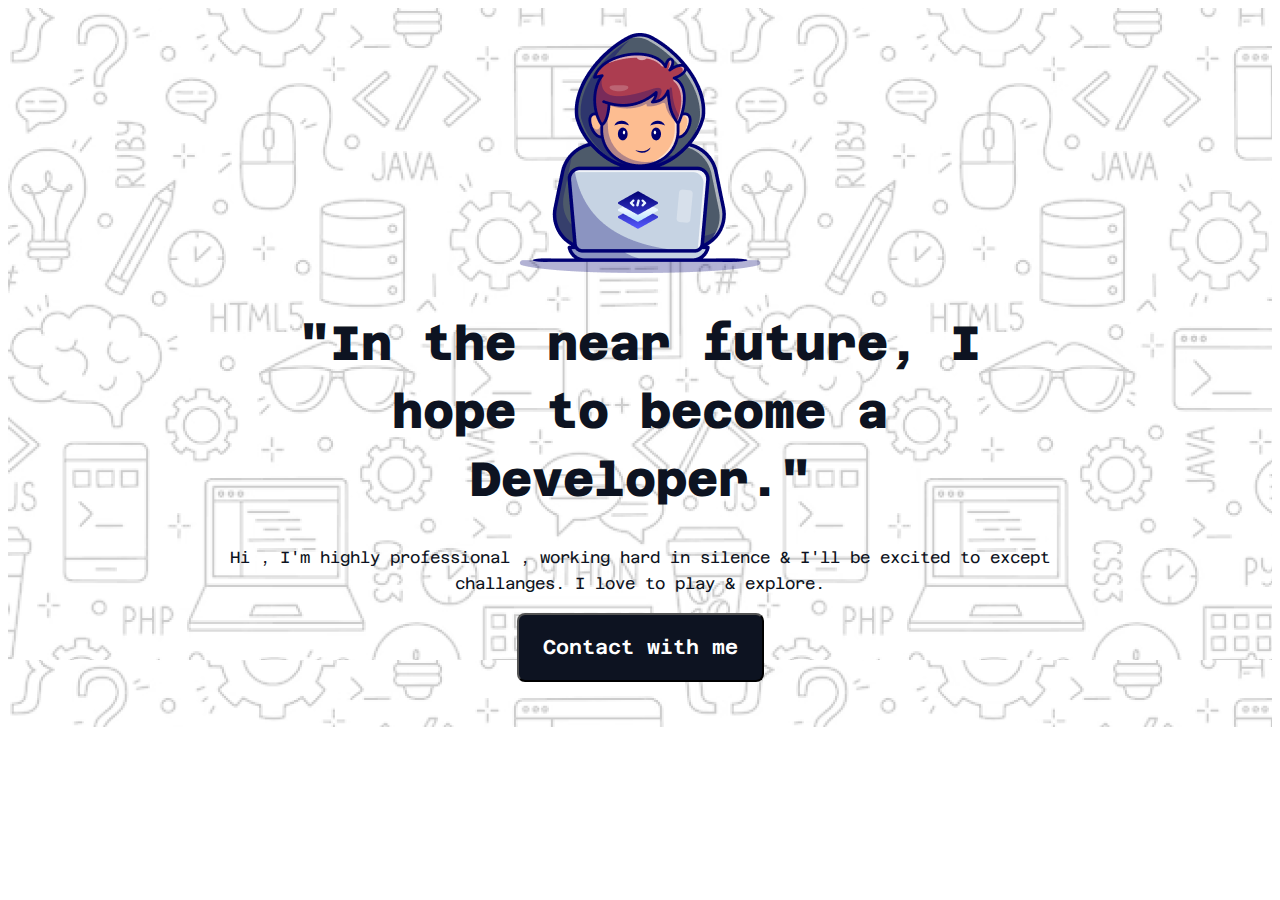
==== index.html @ 98522f8f "Added Header Part" ====
<!DOCTYPE html>
<html lang="en">
<head>
    <meta charset="UTF-8">
    <meta name="viewport" content="width=device-width, initial-scale=1.0">
    <title>ASSIGNMENT-ONE</title>
    <link rel="stylesheet" href="styles/style.css">
</head>
<body>
    <header>
        <section class="banner">
            <div class="container">
                <img src="assets/Group.png" alt="coming-soon">
                <h1 class="banner-title">"In the near future, I hope to become a Developer."</h1>
                <p class="banner-description">Hi , I'm highly professional , working hard in silence & I'll be excited to except challanges. I love to play & explore. </p>
                <button class="contact-btn">Contact with me</button>
            </div>
        </section>
    </header>
    <main>
        
    </main>
    <footer>

    </footer>
</body>
</html>
---- styles/style.css ----
@import url('https://fonts.googleapis.com/css2?family=Azeret+Mono:ital,wght@0,100..900;1,100..900&display=swap');


/* header-part starts here */
.banner{
    background-image: url('../assets/Hero-bg.png');
    display: flex;
    justify-content: center;
    align-items: center;
    padding: 25px 220px 45px 220px;
}
.container{
    width: 998px;   
    justify-content: center;
    text-align: center;
}
.banner-title{
    color: rgb(13, 19, 33);
    font-family: Azeret Mono;
    font-size: 48px;
    font-weight: 800;
    line-height: 68px;
    text-align: center;
}
.banner-description{
    color: rgb(13, 19, 33);
    font-family: Azeret Mono;
    font-size: 16px;
    font-weight: 400;
    line-height: 26px;
    text-align: center;
}
.contact-btn{
    border-radius: 8px;
    color: rgb(255, 255, 255);
    background: rgb(13, 19, 33);
    padding: 21px 24px 21px 24px;
    color: rgb(255, 255, 255);
    font-family: Azeret Mono;
    font-size: 20px;
    font-weight: 600;
    line-height: 23px;
    text-align: center;
}
/* header part end here */

/* main part starts here */
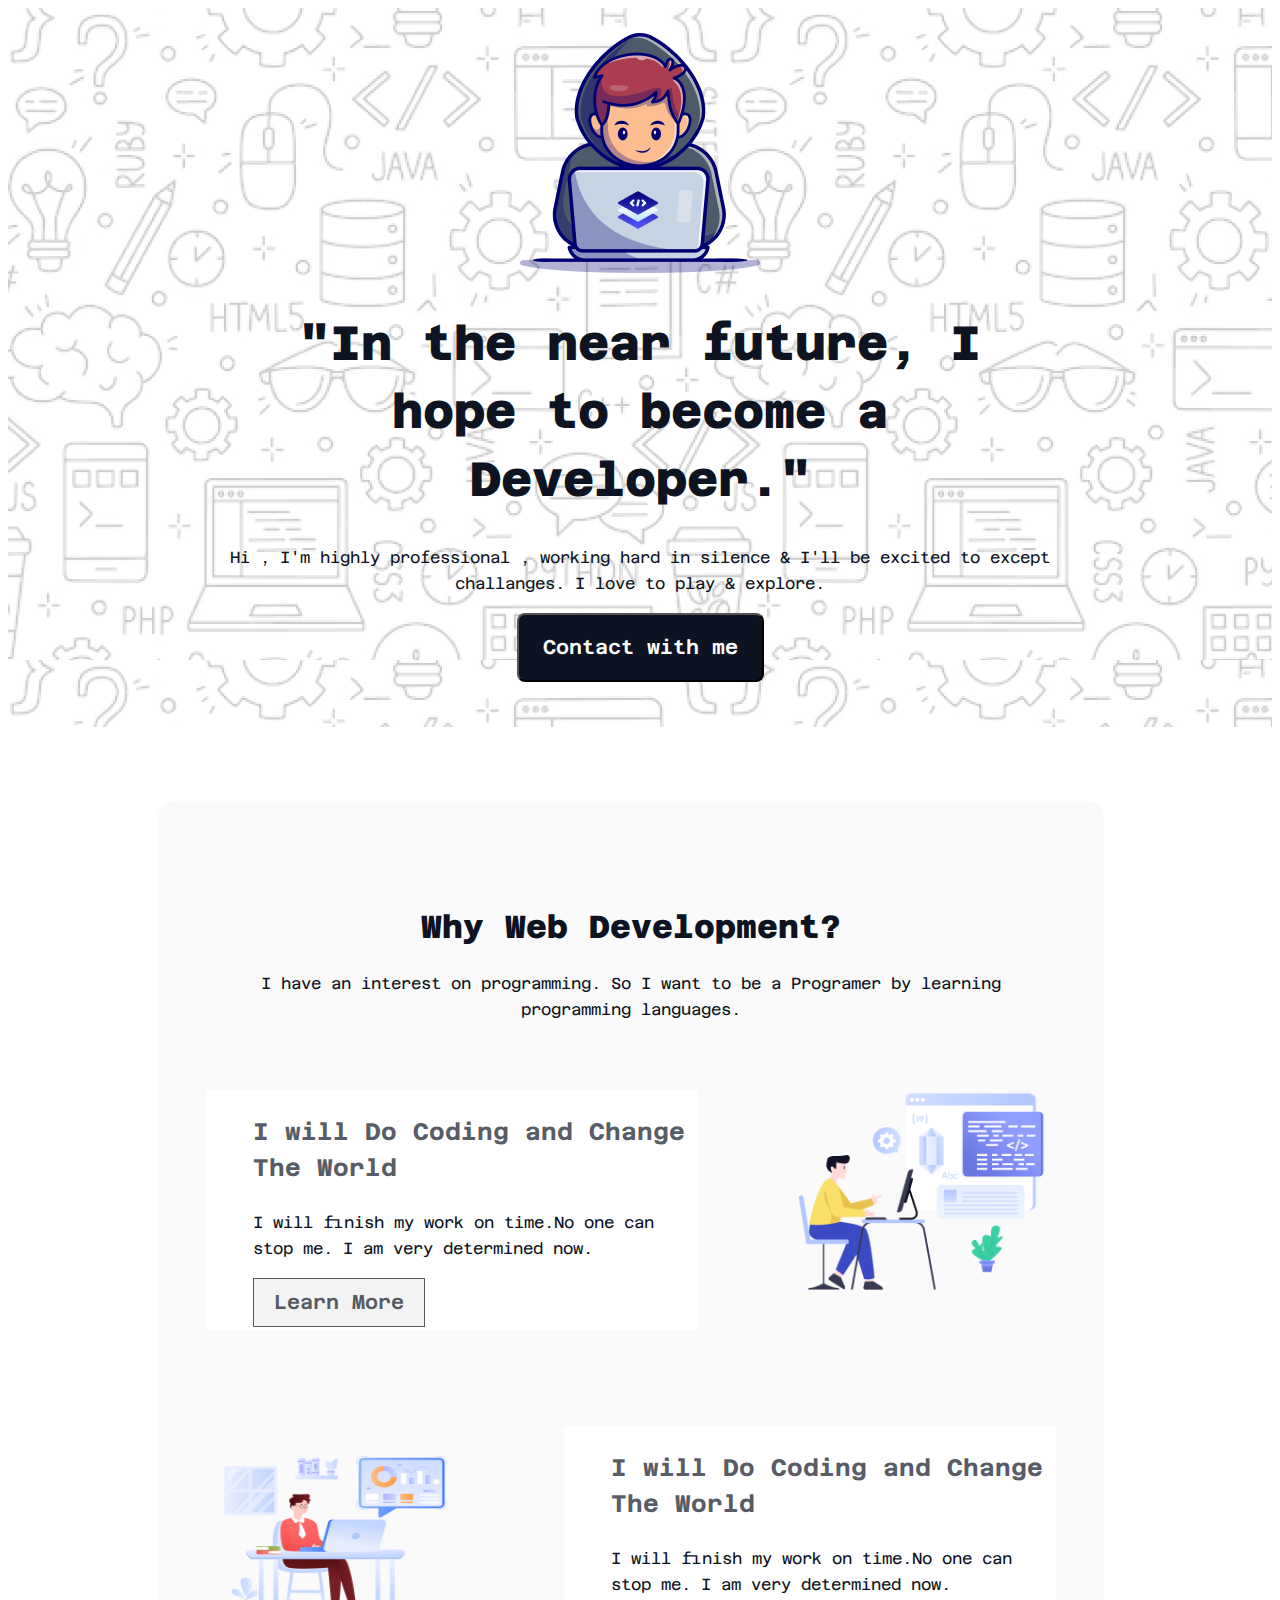
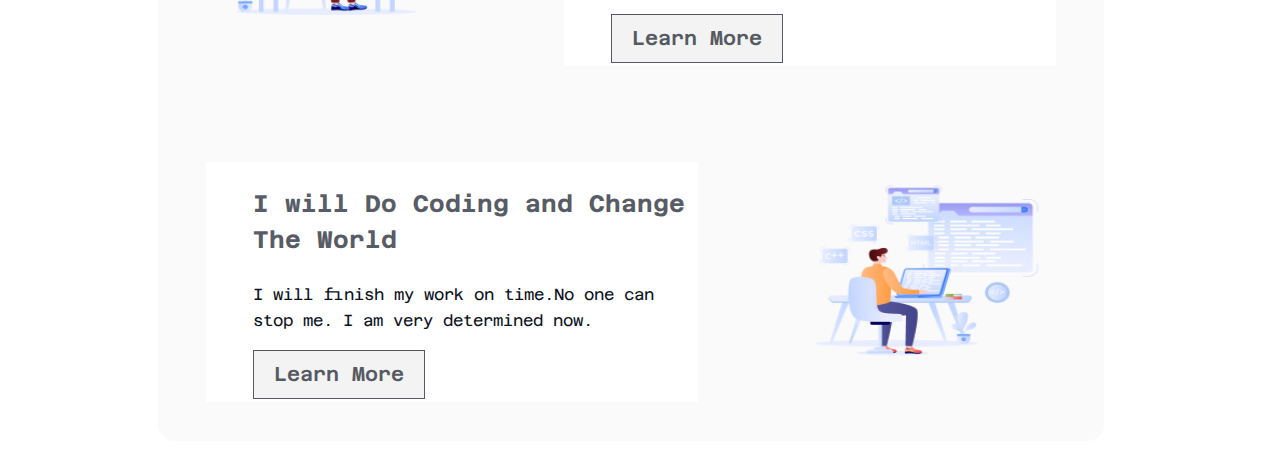
==== commit bd8106f5: "Added development section" ====
--- a/index.html
+++ b/index.html
@@ -17,8 +17,52 @@
             </div>
         </section>
     </header>
-    <main>
-        
+    <main class="main-section create-margin">
+        <!-- Why web development section start here -->
+        <section class="development">
+            <section class="development-container">
+                <div class="why-development">
+                    <h2 class="develop-title">Why Web Development?</h2>
+                    <p class="develop-subtitle">I have an interest on programming. So I want to be a Programer by learning programming languages.</p>
+                </div>
+                <div class="work-hard">
+                    <div class="work">
+                        <h3 class="work-title">I will Do Coding and Change The World</h3>
+                        <p class="work-subtitle">I will finish my work on time.No one can stop me. I am very determined now.</p>
+                        <button class="work-btn">Learn More</button>
+                    </div>
+                    <div class="work-img">
+                        <img width="259px" height="217px" src="assets/Layer_1.png" alt="coming-soon">
+                    </div>
+                </div>
+                <div class="work-hard">                   
+                    <div class="work-img">
+                        <img width="259px" height="217px" src="assets/Group 3.png" alt="coming-soon">
+                    </div>
+                    <div class="work">
+                        <h3 class="work-title">I will Do Coding and Change The World</h3>
+                        <p class="work-subtitle">I will finish my work on time.No one can stop me. I am very determined now.</p>
+                        <button class="work-btn">Learn More</button>
+                    </div>
+                </div>
+                <div class="work-hard">
+                    <div class="work">
+                        <h3 class="work-title">I will Do Coding and Change The World</h3>
+                        <p class="work-subtitle">I will finish my work on time.No one can stop me. I am very determined now.</p>
+                        <button class="work-btn">Learn More</button>
+                    </div>
+                    <div class="work-img">
+                        <img width="259px" height="217px" src="assets/Group 4.png" alt="coming-soon">
+                    </div>
+                </div>
+            </section>
+        </section>
+        <!-- Why web development section end here -->
+        <!-- Inspiration section starts here -->
+        <sec class="inspiration">
+            
+        </sec>
+        <!-- Inspiration section starts here -->
     </main>
     <footer>
 
--- a/styles/style.css
+++ b/styles/style.css
@@ -1,6 +1,10 @@
 @import url('https://fonts.googleapis.com/css2?family=Azeret+Mono:ital,wght@0,100..900;1,100..900&display=swap');
 
-
+/* common style for main-section */
+.create-margin{
+    margin-left: 150px;
+    margin-right: 150px;
+}
 /* header-part starts here */
 .banner{
     background-image: url('../assets/Hero-bg.png');
@@ -45,3 +49,81 @@
 /* header part end here */
 
 /* main part starts here */
+
+/* Why web development section start here */
+.development{
+    width: 946px;
+    height: 1240px;
+    border-radius: 16px;
+    background: rgba(13, 19, 33, 0.02);
+    margin-top: 74px;
+}
+
+.why-development{
+    padding: 80px 48px 48px;
+    width: 850px;
+    height: 113px;
+}
+.develop-title{
+    color: rgb(13, 19, 33);
+    font-family: Azeret Mono;
+    font-size: 32px;
+    font-weight: 800;
+    line-height: 37px;
+    letter-spacing: 0%;
+    text-align: center;
+}
+.develop-subtitle{
+    color: rgb(13, 19, 33);
+    font-family: Azeret Mono;
+    font-size: 16px;
+    font-weight: 400;
+    line-height: 26px;
+    letter-spacing: 0%;
+    text-align: center;
+}
+.work{
+    width: 477px;
+    height: auto;
+    padding-left: 47px;
+    background-color:white ;
+}
+.work-hard{
+    width: 850px;
+    height: 240px;
+    display: flex;
+    padding: 48px;
+    gap: 99px;
+}
+.work-title{
+    color: rgba(13, 19, 33, 0.7);
+    font-family: Azeret Mono;
+    font-size: 24px;
+    font-weight: 700;
+    line-height: 36px;
+    letter-spacing: 0%;
+    text-align: left;
+}
+.work-subtitle{
+    color: rgb(13, 19, 33);
+    font-family: Azeret Mono;
+    font-size: 16px;
+    font-weight: 400;
+    line-height: 26px;
+    letter-spacing: 0%;
+    text-align: left;
+}
+.work-btn{
+    color: rgb(13, 19, 33);
+    font-family: Azeret Mono;
+    font-size: 20px;
+    font-weight: 600;
+    line-height: 23px;
+    letter-spacing: 0%;
+    text-align: center;
+    box-sizing: border-box;
+    border: 1px solid rgb(13, 19, 33);
+    opacity: 0.7;
+    padding: 12px 20px 12px 20px;
+}
+/* Why web development section end here */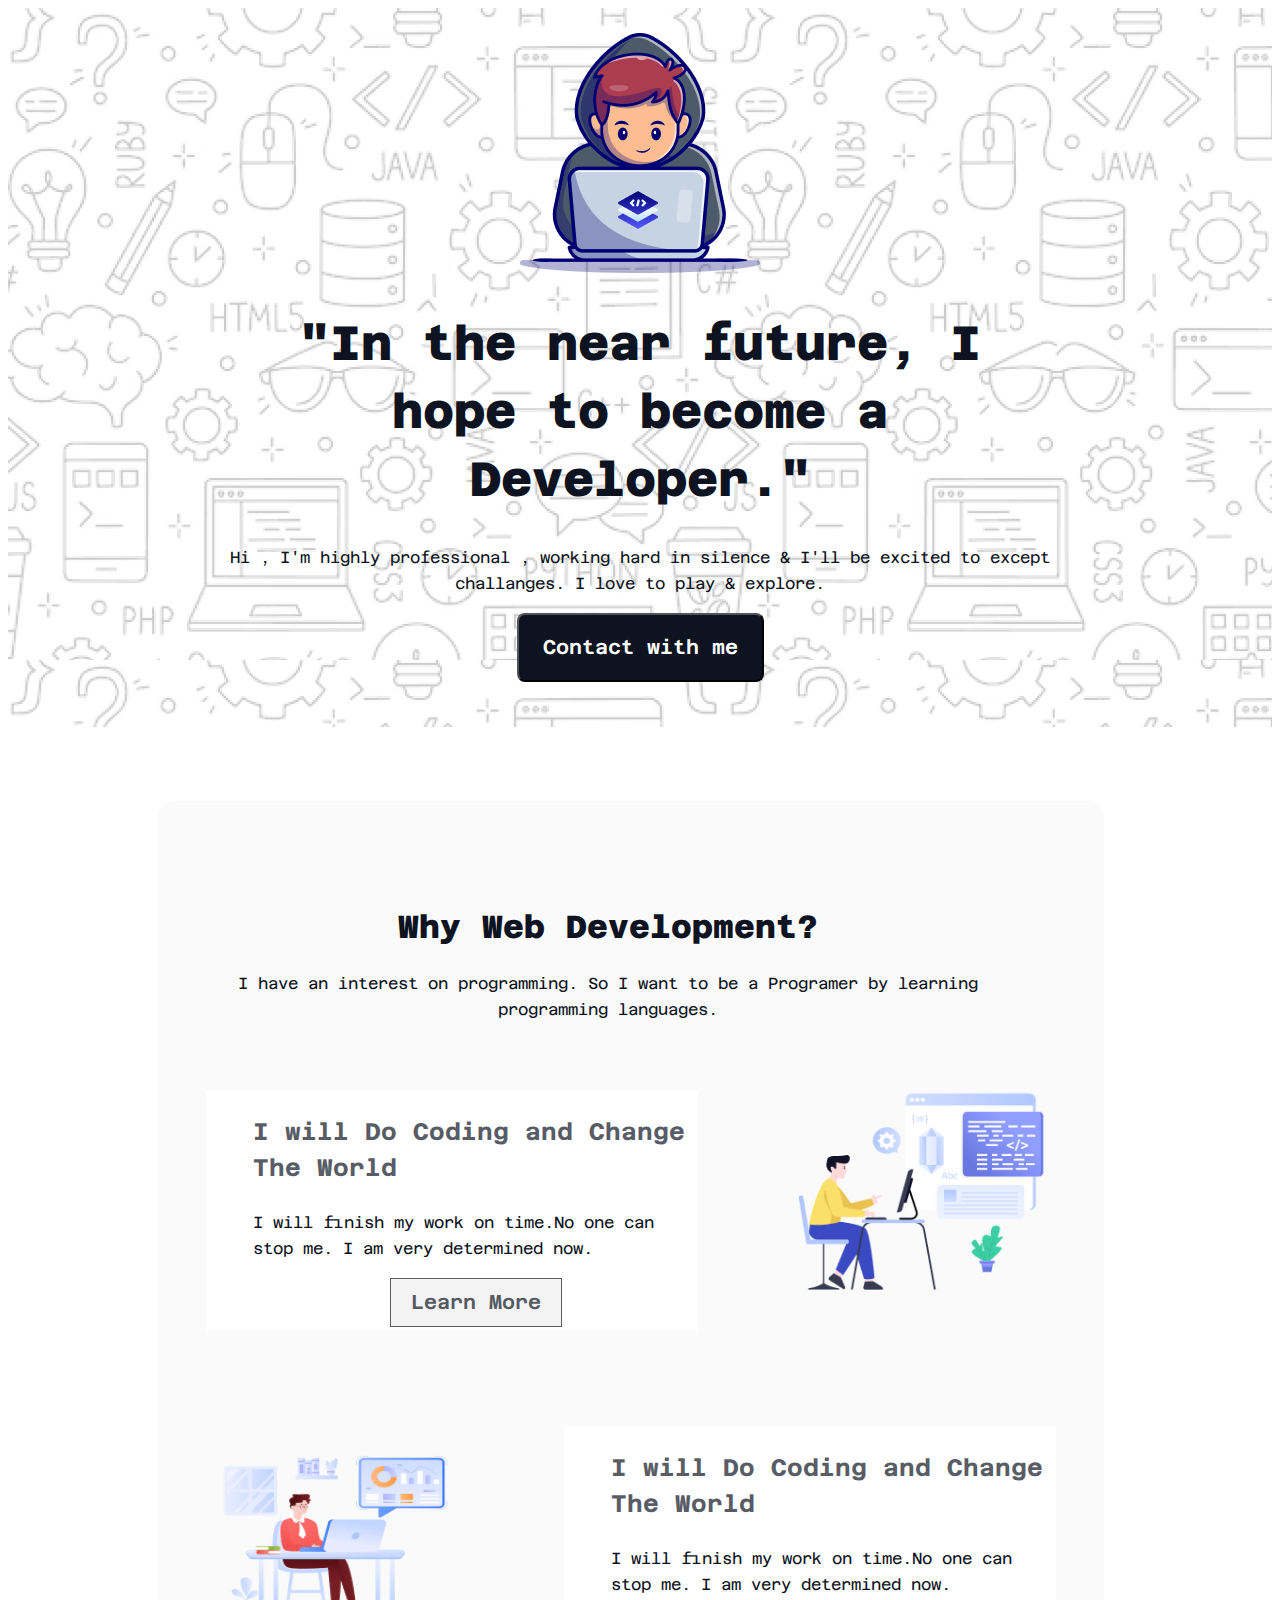
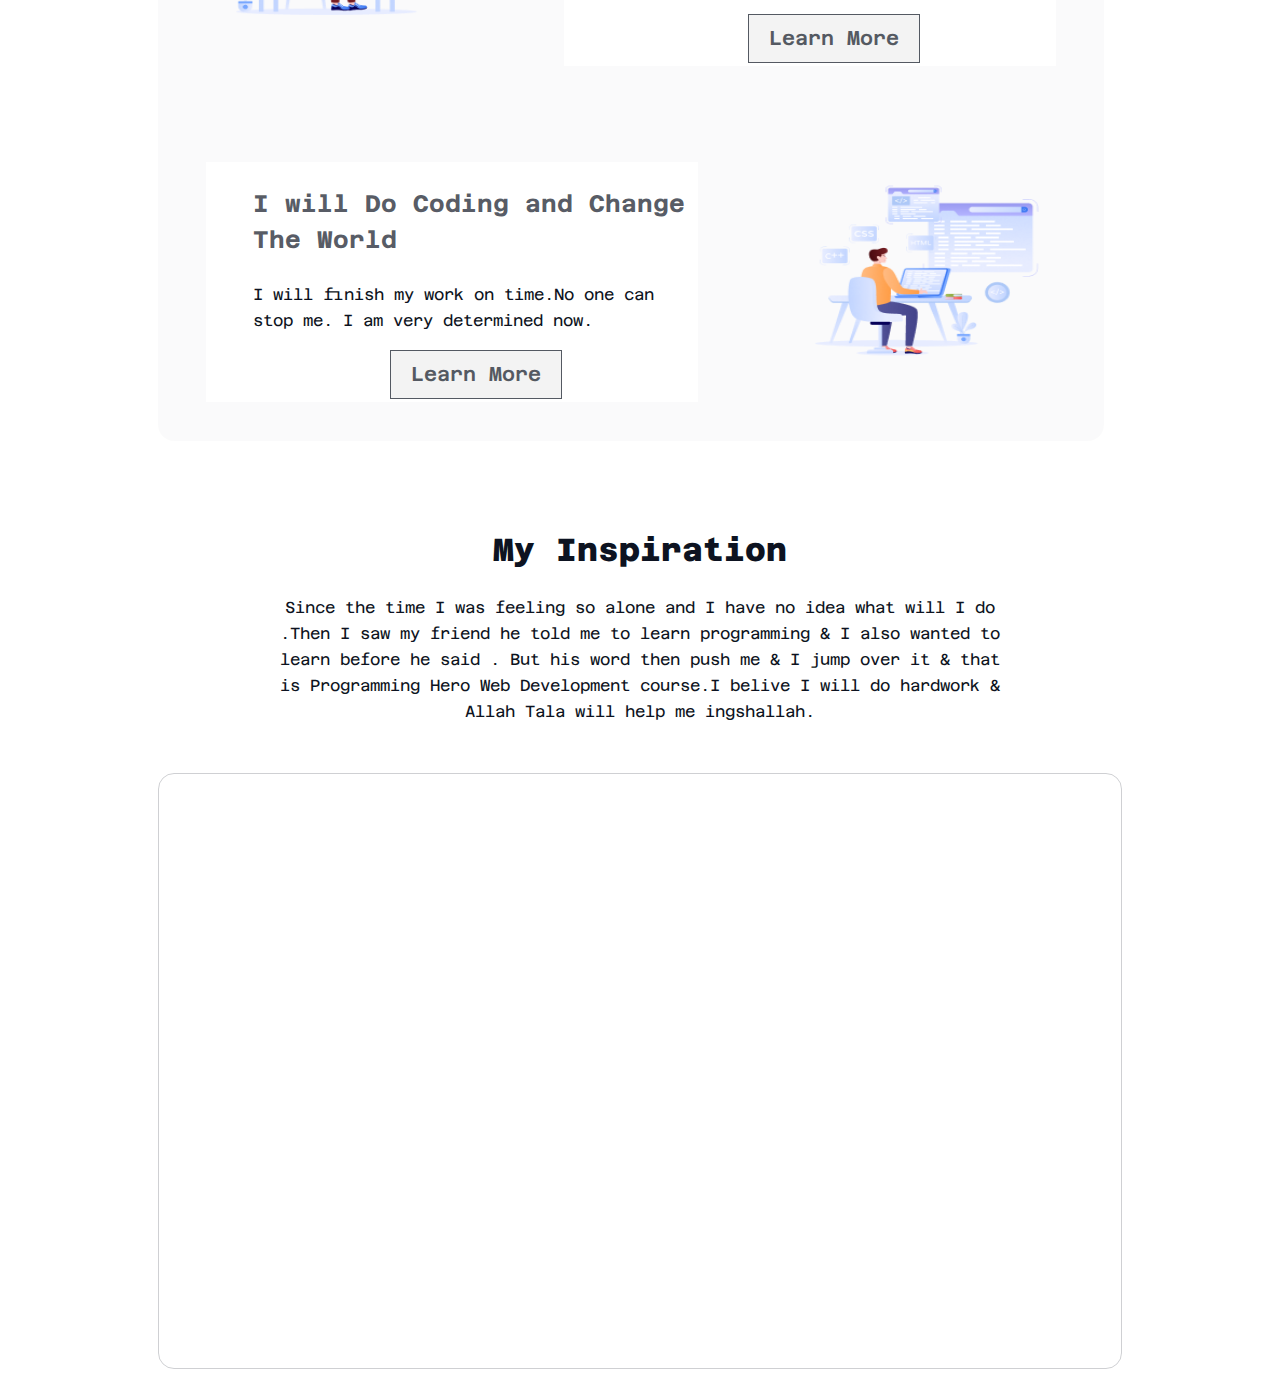
==== commit a3821155: "Added the inspiration section" ====
--- a/index.html
+++ b/index.html
@@ -59,9 +59,15 @@
         </section>
         <!-- Why web development section end here -->
         <!-- Inspiration section starts here -->
-        <sec class="inspiration">
-            
-        </sec>
+        <section class="Inspiration">
+            <div class="Inspiration-heading">
+                <h2 class="inspiration-title">My Inspiration</h2>
+                <p class="inspiration-subtitle">Since the time I was feeling so alone and I have no idea what will I do .Then I saw my friend he told  me to learn programming & I also wanted to learn before he said . But his word then push me & I jump over it & that is Programming Hero Web Development course.I belive I will do hardwork & Allah Tala will help me ingshallah.</p>
+            </div>
+            <div class="inspiration-img">
+                <iframe width="900" height="550" src="https://www.youtube.com/embed/JUwePydwbUI?si=BjcqGMa0Hs4DdWGj" title="YouTube video player" frameborder="0" allow="accelerometer; autoplay; clipboard-write; encrypted-media; gyroscope; picture-in-picture; web-share" referrerpolicy="strict-origin-when-cross-origin" allowfullscreen></iframe>
+            </div>
+        </section>
         <!-- Inspiration section starts here -->
     </main>
     <footer>
--- a/styles/style.css
+++ b/styles/style.css
@@ -49,6 +49,9 @@
 /* header part end here */
 
 /* main part starts here */
+.main-section{
+    
+}
 
 /* Why web development section start here */
 .development{
@@ -57,12 +60,16 @@
     border-radius: 16px;
     background: rgba(13, 19, 33, 0.02);
     margin-top: 74px;
+    justify-content: center;
+    align-items: center;
+    text-align: center;
 }
 
 .why-development{
-    padding: 80px 48px 48px;
-    width: 850px;
+    padding: 80px 48px 48px 75px;
+    width: 750px;
     height: 113px;
+    
 }
 .develop-title{
     color: rgb(13, 19, 33);
@@ -126,4 +133,41 @@
     opacity: 0.7;
     padding: 12px 20px 12px 20px;
 }
-/* Why web development section end here */+/* Why web development section end here */
+
+/* Inspiration section starts here */
+.Inspiration{
+    margin-top: 90px;
+}
+.Inspiration-heading{
+    padding: 0 114px;
+    justify-content: center;
+    text-align: center;
+    margin-bottom: 48px;
+}
+.inspiration-title{
+    color: rgb(13, 19, 33);
+    font-family: Azeret Mono;
+    font-size: 32px;
+    font-weight: 800;
+    line-height: 37px;
+    letter-spacing: 0%;
+    text-align: center;
+}
+.inspiration-subtitle{
+    color: rgb(13, 19, 33);
+    font-family: Azeret Mono;
+    font-size: 16px;
+    font-weight: 400;
+    line-height: 26px;
+    letter-spacing: 0%;
+    text-align: center;
+}
+.inspiration-img{
+    padding: 20px;
+    box-sizing: border-box;
+    border: 1px solid rgba(13, 19, 33, 0.2);
+    border-radius: 16px;
+}
+/* Inspiration section end here */
+
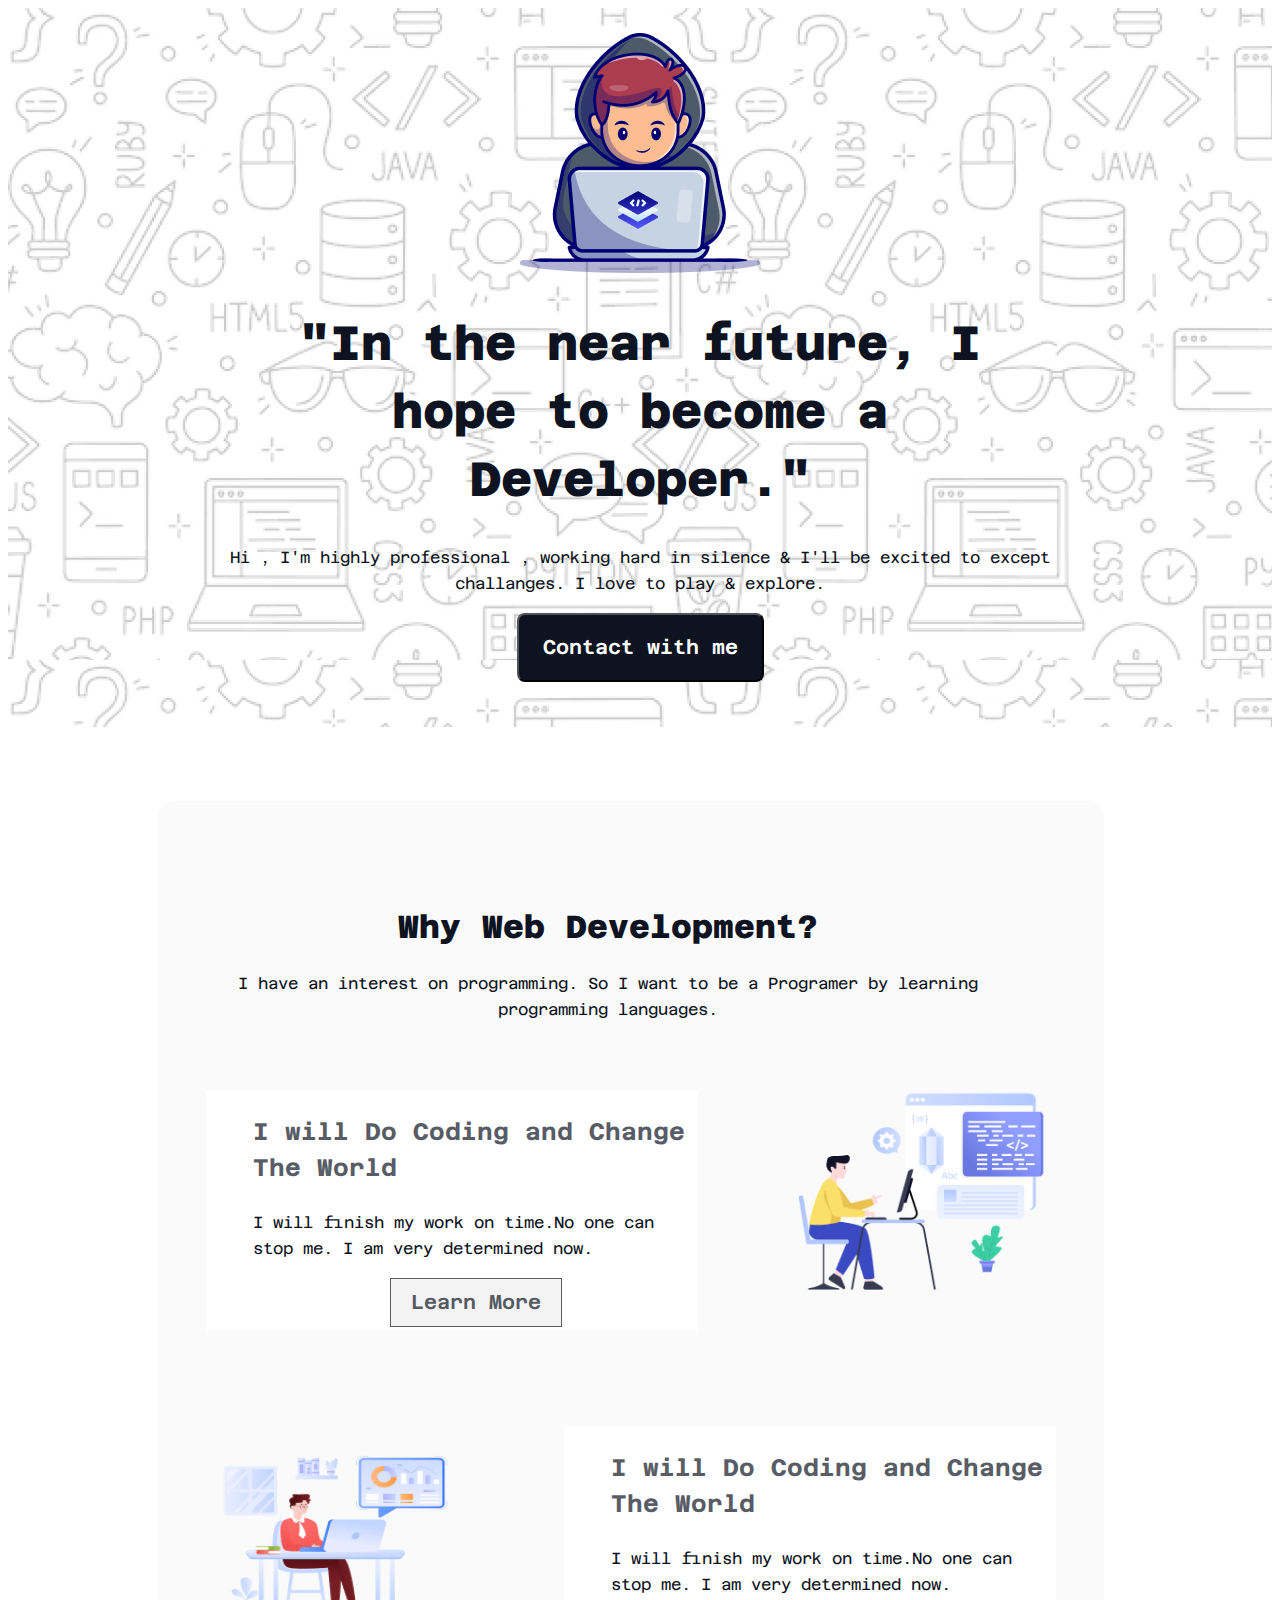
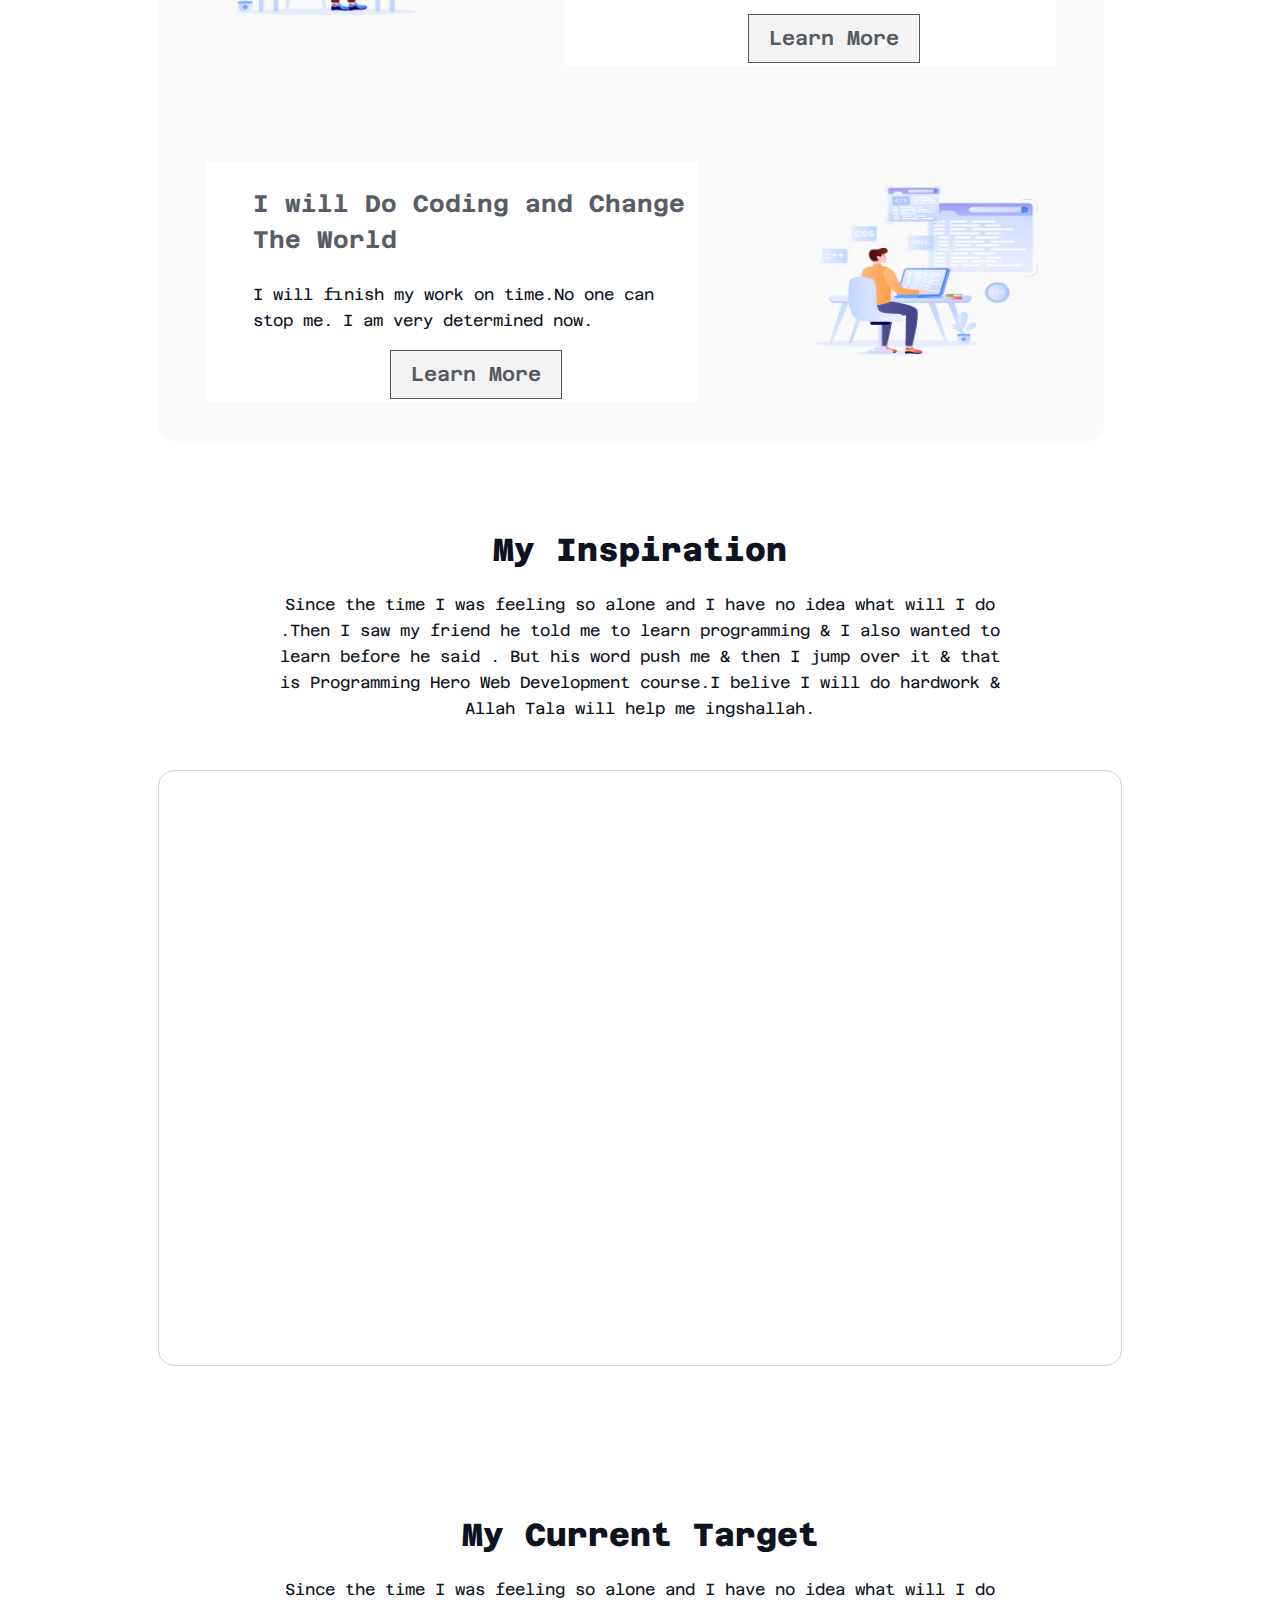
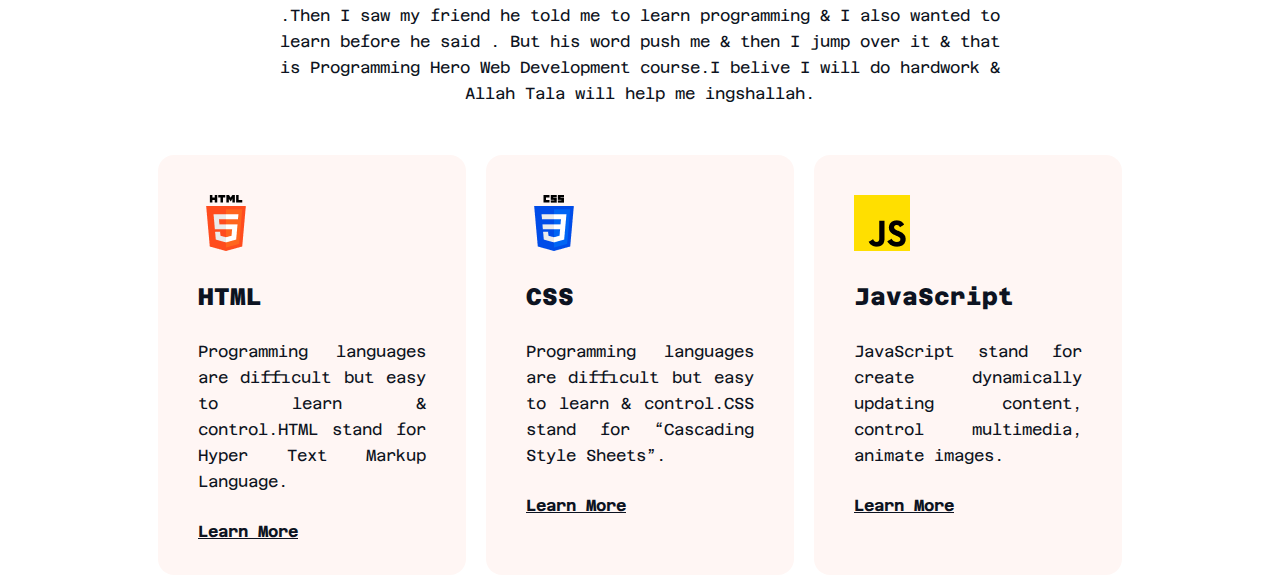
==== commit a65566f3: "Added The Target Section" ====
--- a/index.html
+++ b/index.html
@@ -58,17 +58,47 @@
             </section>
         </section>
         <!-- Why web development section end here -->
+
         <!-- Inspiration section starts here -->
         <section class="Inspiration">
             <div class="Inspiration-heading">
                 <h2 class="inspiration-title">My Inspiration</h2>
-                <p class="inspiration-subtitle">Since the time I was feeling so alone and I have no idea what will I do .Then I saw my friend he told  me to learn programming & I also wanted to learn before he said . But his word then push me & I jump over it & that is Programming Hero Web Development course.I belive I will do hardwork & Allah Tala will help me ingshallah.</p>
+                <p class="inspiration-subtitle">Since the time I was feeling so alone and I have no idea what will I do .Then I saw my friend he told  me to learn programming & I also wanted to learn before he said . But his word  push me & then I jump over it & that is Programming Hero Web Development course.I belive I will do hardwork & Allah Tala will help me ingshallah.</p>
             </div>
             <div class="inspiration-img">
                 <iframe width="900" height="550" src="https://www.youtube.com/embed/JUwePydwbUI?si=BjcqGMa0Hs4DdWGj" title="YouTube video player" frameborder="0" allow="accelerometer; autoplay; clipboard-write; encrypted-media; gyroscope; picture-in-picture; web-share" referrerpolicy="strict-origin-when-cross-origin" allowfullscreen></iframe>
             </div>
         </section>
-        <!-- Inspiration section starts here -->
+        <!-- Inspiration section end here -->
+
+        <!-- Target section starts here -->
+         <section class="target">
+            <div class="Inspiration-heading">
+                <h2 class="inspiration-title">My Current Target</h2>
+                <p class="inspiration-subtitle">Since the time I was feeling so alone and I have no idea what will I do .Then I saw my friend he told  me to learn programming & I also wanted to learn before he said . But his word  push me & then I jump over it & that is Programming Hero Web Development course.I belive I will do hardwork & Allah Tala will help me ingshallah.</p>
+            </div>
+            <div class="card-container">
+                <div class="card-box">
+                    <img src="assets/html.png" alt="coming-soon">
+                    <h3 class="languages">HTML</h3>
+                    <p class="card-description">Programming languages are difficult but easy to learn & control.HTML stand for Hyper Text Markup Language.</p>
+                    <h5 class="learn-more">Learn More</h5>
+                </div>
+                <div class="card-box">
+                    <img src="assets/css.png" alt="coming-soon">
+                    <h3 class="languages">CSS</h3>
+                    <p class="card-description">Programming languages are difficult but easy to learn & control.CSS stand for “Cascading Style Sheets”.</p>
+                    <h5 class="learn-more">Learn More</h5>
+                </div>
+                <div class="card-box">
+                    <img src="assets/js.png" alt="coming-soon">
+                    <h3 class="languages">JavaScript</h3>
+                    <p class="card-description">JavaScript stand for create dynamically updating content, control multimedia, animate images.</p>
+                    <h5 class="learn-more">Learn More</h5>
+                </div>
+            </div>
+         </section>
+        <!-- Target section end here -->
     </main>
     <footer>
 
--- a/styles/style.css
+++ b/styles/style.css
@@ -153,6 +153,7 @@
     line-height: 37px;
     letter-spacing: 0%;
     text-align: center;
+    margin-bottom: 24px;
 }
 .inspiration-subtitle{
     color: rgb(13, 19, 33);
@@ -169,5 +170,50 @@
     border: 1px solid rgba(13, 19, 33, 0.2);
     border-radius: 16px;
 }
+
 /* Inspiration section end here */
-
+/* Target section starts here */
+.target{
+    margin-top: 150px;
+}
+.card-container{
+    display: flex;
+    gap: 20px;
+    margin-top: 48px;
+}
+.card-box{
+    width: 284px;
+    height: 340px;
+    padding: 40px;
+    border-radius: 16px;
+    background: rgba(255, 76, 30, 0.05);
+}
+.languages{
+    color: rgb(13, 19, 33);
+    font-family: Azeret Mono;
+    font-size: 24px;
+    font-weight: 800;
+    line-height: 36px;
+    letter-spacing: 0%;
+    text-align: left;
+}
+.card-description{
+    color: rgb(13, 19, 33);
+    font-family: Azeret Mono;
+    font-size: 16px;
+    font-weight: 400;
+    line-height: 26px;
+    letter-spacing: 0%;
+    text-align: justify;
+}
+.learn-more{
+    color: rgb(13, 19, 33);
+    font-family: Azeret Mono;
+    font-size: 16px;
+    font-weight: 700;
+    line-height: 19px;
+    letter-spacing: 0%;
+    text-align: left;
+    text-decoration-line: underline;
+}
+/* Target section end here */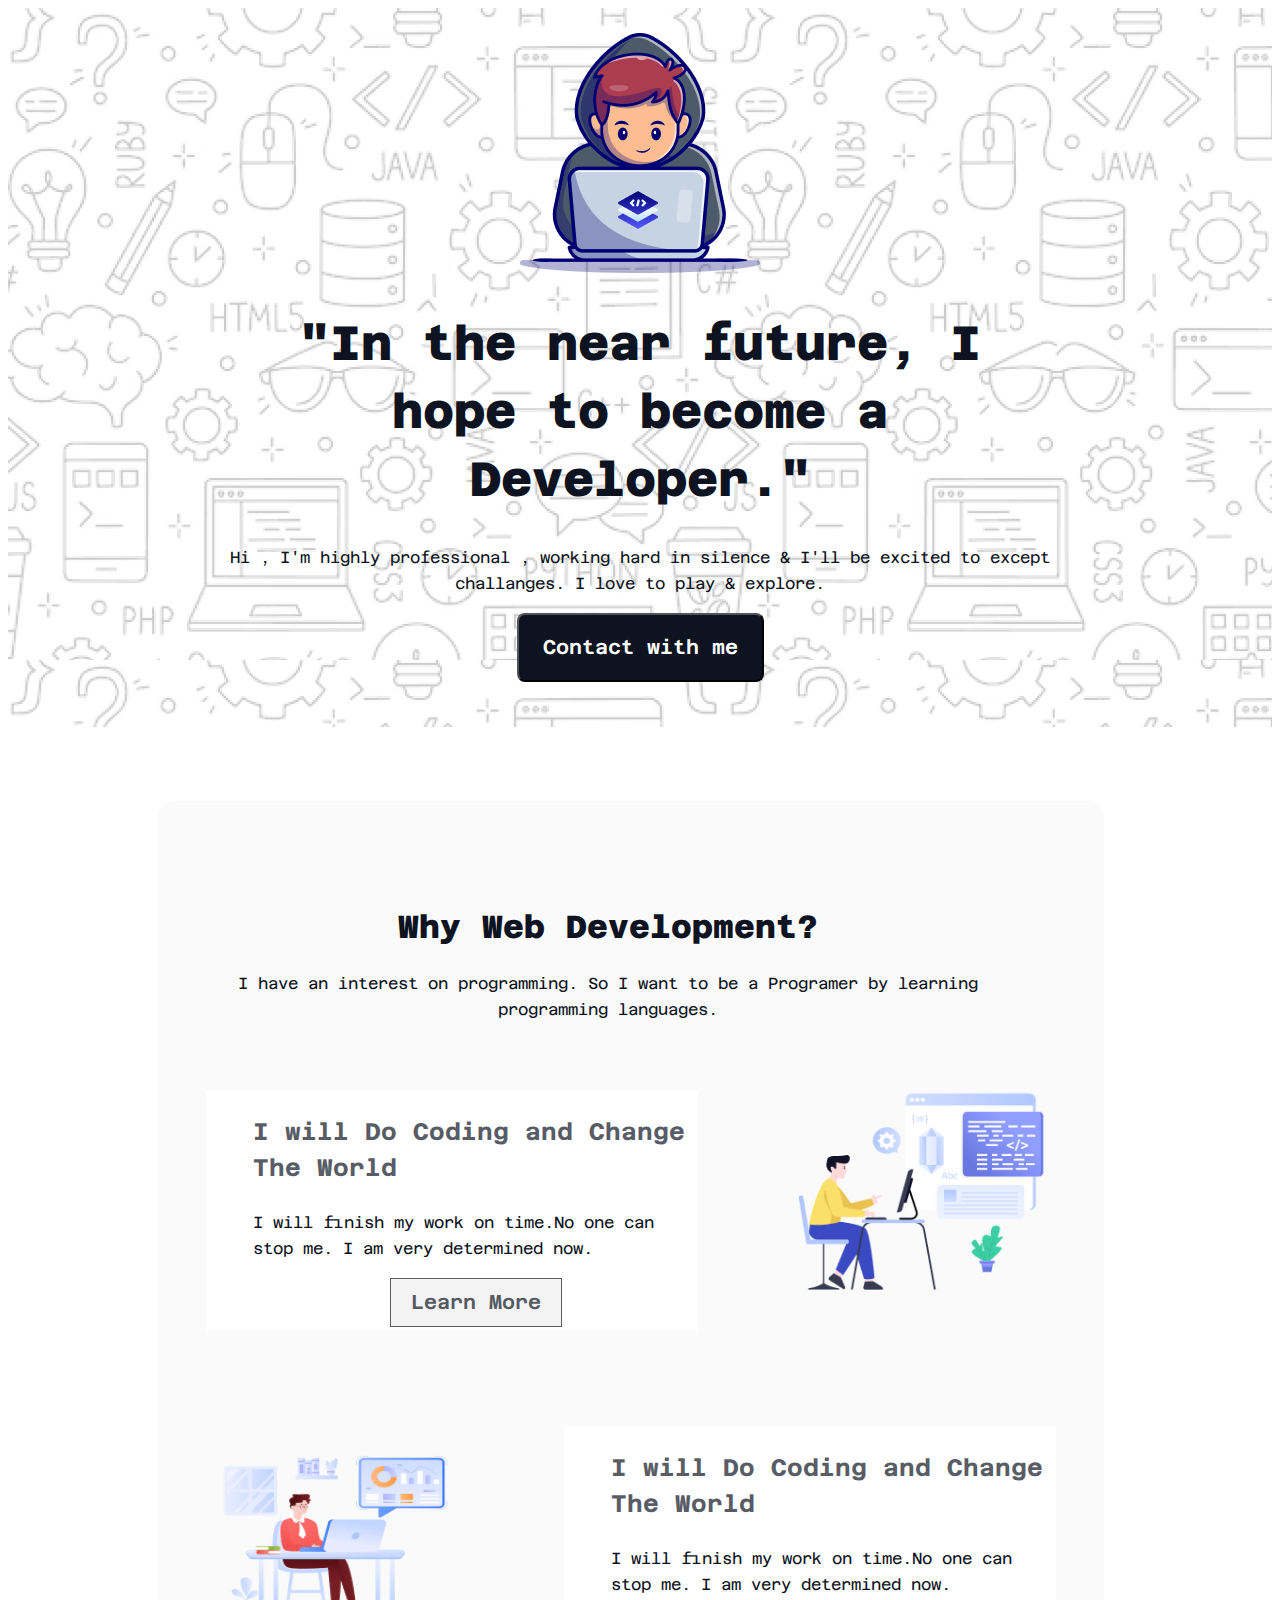
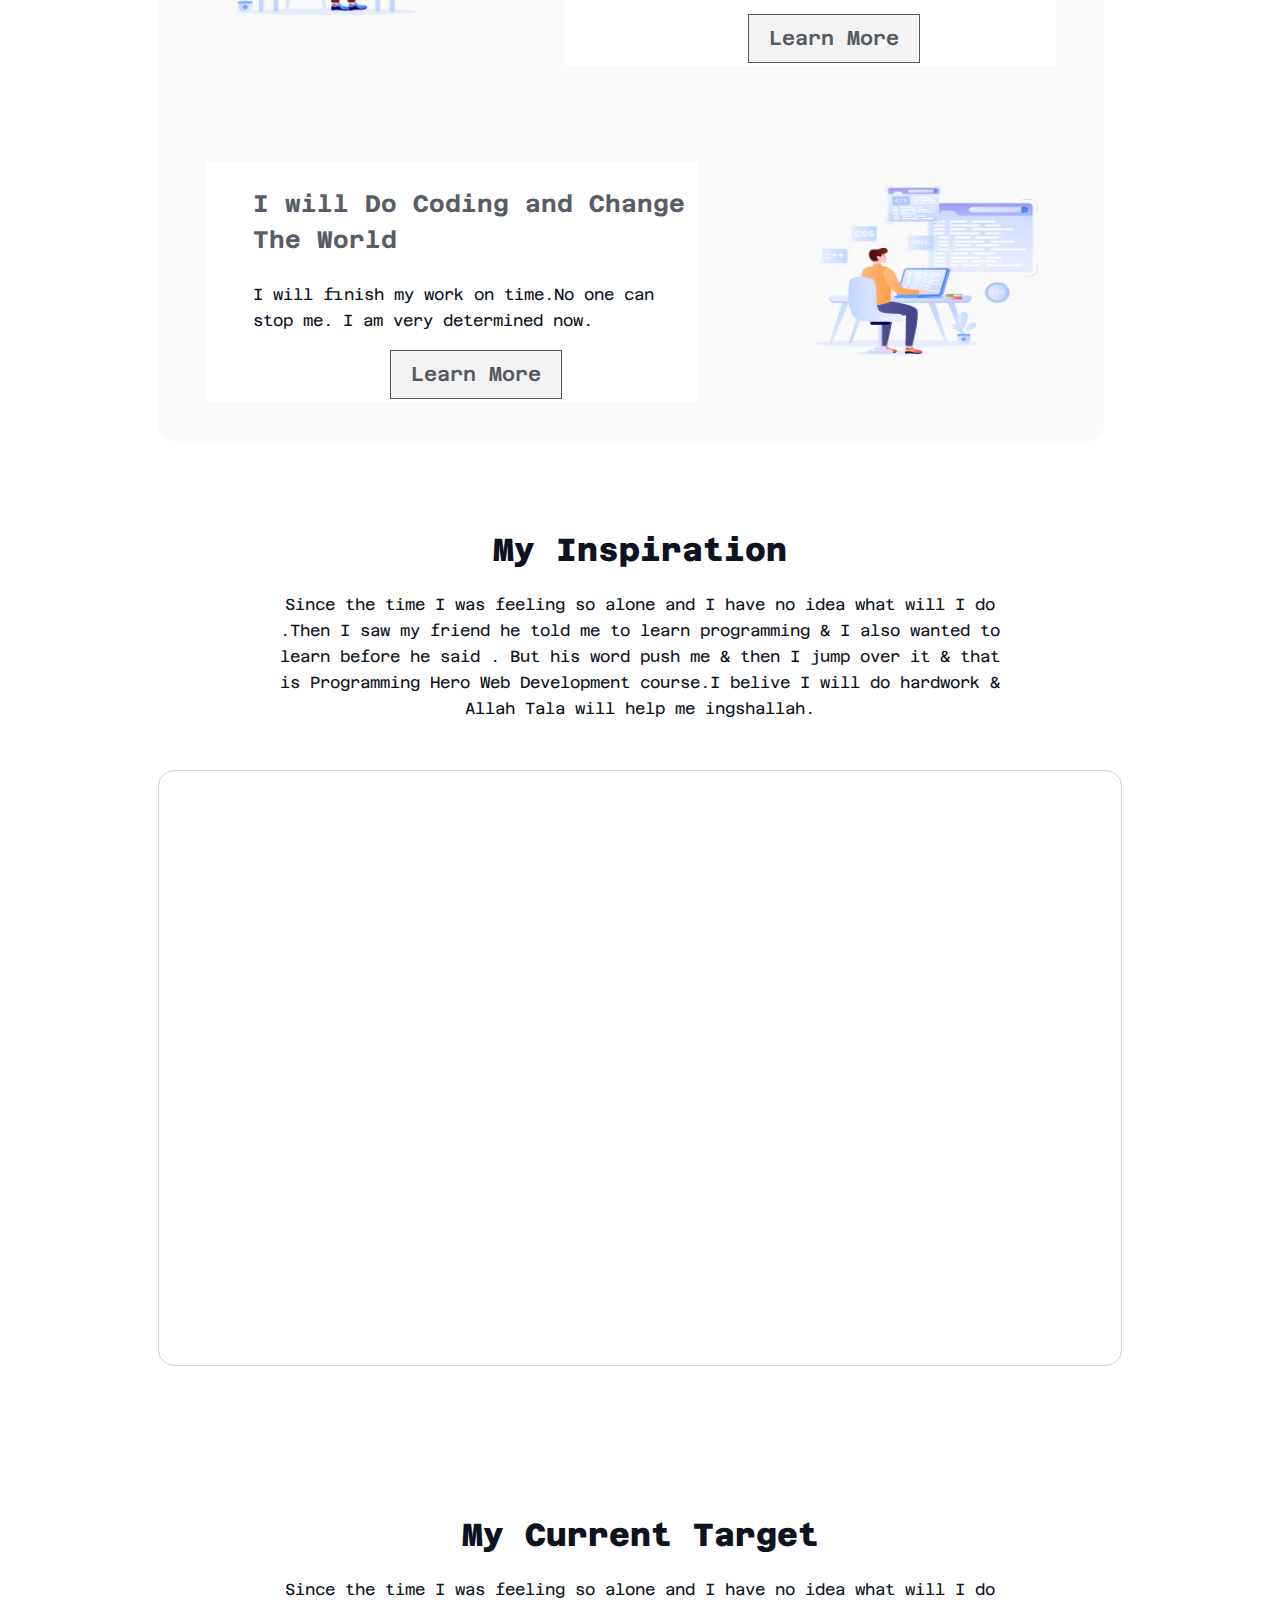
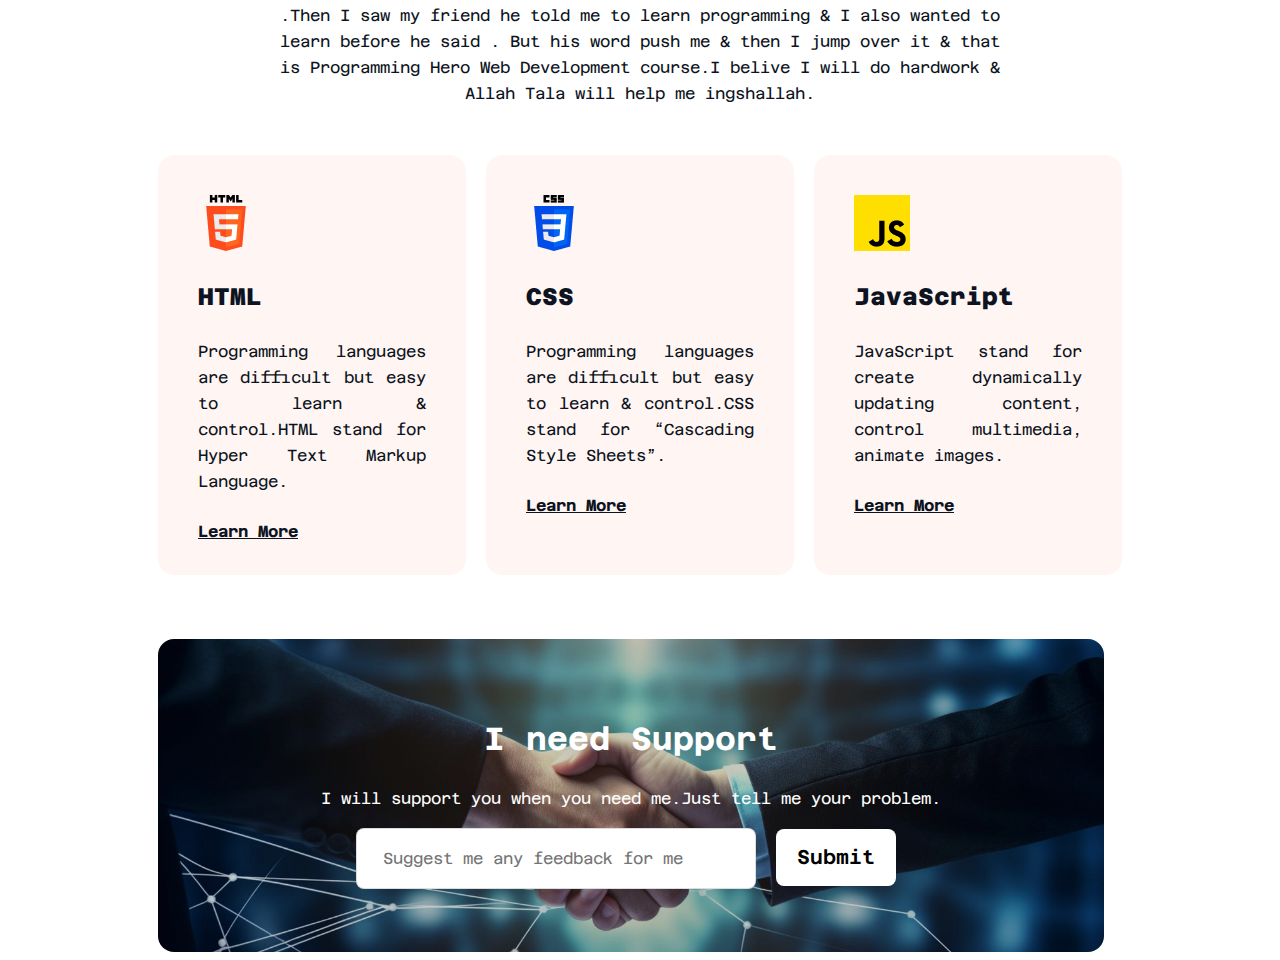
==== commit 8f92fc17: "Added Hand-Shake Section" ====
--- a/index.html
+++ b/index.html
@@ -99,6 +99,19 @@
             </div>
          </section>
         <!-- Target section end here -->
+
+        <!-- Hand-shake section starts here -->
+         <section class="hand-shake">
+            <div class="support">
+                <div class="support-content">
+                    <h3 class="support-title">I need Support</h3>
+                    <p class="support-subtitle">I will support you when you need me.Just tell me your problem.</p>
+                </div>
+                <input class="sujjest-me" type="text" placeholder="Suggest me any feedback for me" name="" id="" >
+                <button class="btn-submit" type="submit">Submit</button>
+            </div>
+         </section>
+         <!-- Hand-shake section end here -->
     </main>
     <footer>
 
--- a/styles/style.css
+++ b/styles/style.css
@@ -216,4 +216,73 @@
     text-align: left;
     text-decoration-line: underline;
 }
-/* Target section end here */+/* Target section end here */
+/* Hand-shake section starts here */
+.hand-shake{
+    background-image: linear-gradient(rgba(0, 0, 0, 0.2),
+    rgba(0, 0, 0, 0.2),rgba(0, 0, 0, 0.2)), url('../assets/handshake.jpg');
+    width: 946px;
+    height: 313px;
+    background-repeat: no-repeat;
+    background-size: cover;
+    background-position: center;
+    margin-top: 50px;
+    border-radius: 16px;
+}
+.support{
+    margin: 64px 48px;
+}
+.support-title{
+    color: rgb(255, 255, 255);
+    font-family: Azeret Mono;
+    font-size: 32px;
+    font-weight: 700;
+    line-height: 36px;
+    letter-spacing: 0%;
+    text-align: center;
+}
+.support-subtitle{
+    color: rgb(255, 255, 255);
+    font-family: Azeret Mono;
+    font-size: 16px;
+    font-weight: 400;
+    text-align: center;
+}
+.sujjest-me{
+    box-sizing: border-box;
+    border: 1px solid rgba(13, 19, 33, 0.15);
+    border-radius: 8px;
+    background: rgb(255, 255, 255);
+    color: rgba(13, 19, 33, 0.4);
+    font-family: Azeret Mono;
+    font-size: 16px;
+    font-weight: 400;
+    line-height: 19px;
+    letter-spacing: 0%;
+    text-align: center;
+    padding: 20px 66px 20px 20px;
+    width: 400px;
+    margin-left: 100px;
+    margin-right: 16px;
+}
+.btn-submit{
+    border: none;
+    border-radius: 8px;
+    background: rgb(255, 255, 255);
+    padding: 17px 20px 17px 20px;
+    width: 120px;
+    font-family: Azeret Mono;
+    font-size: 20px;
+    font-weight: 600;
+    line-height: 23px;
+    letter-spacing: 0%;
+    text-align: center;
+}
+.hand-shake .support{
+    padding: 50px;
+}
+.support-content{
+    margin-bottom: 20px;
+}
+/* handshake section end here */
+/* Footer part starts here */
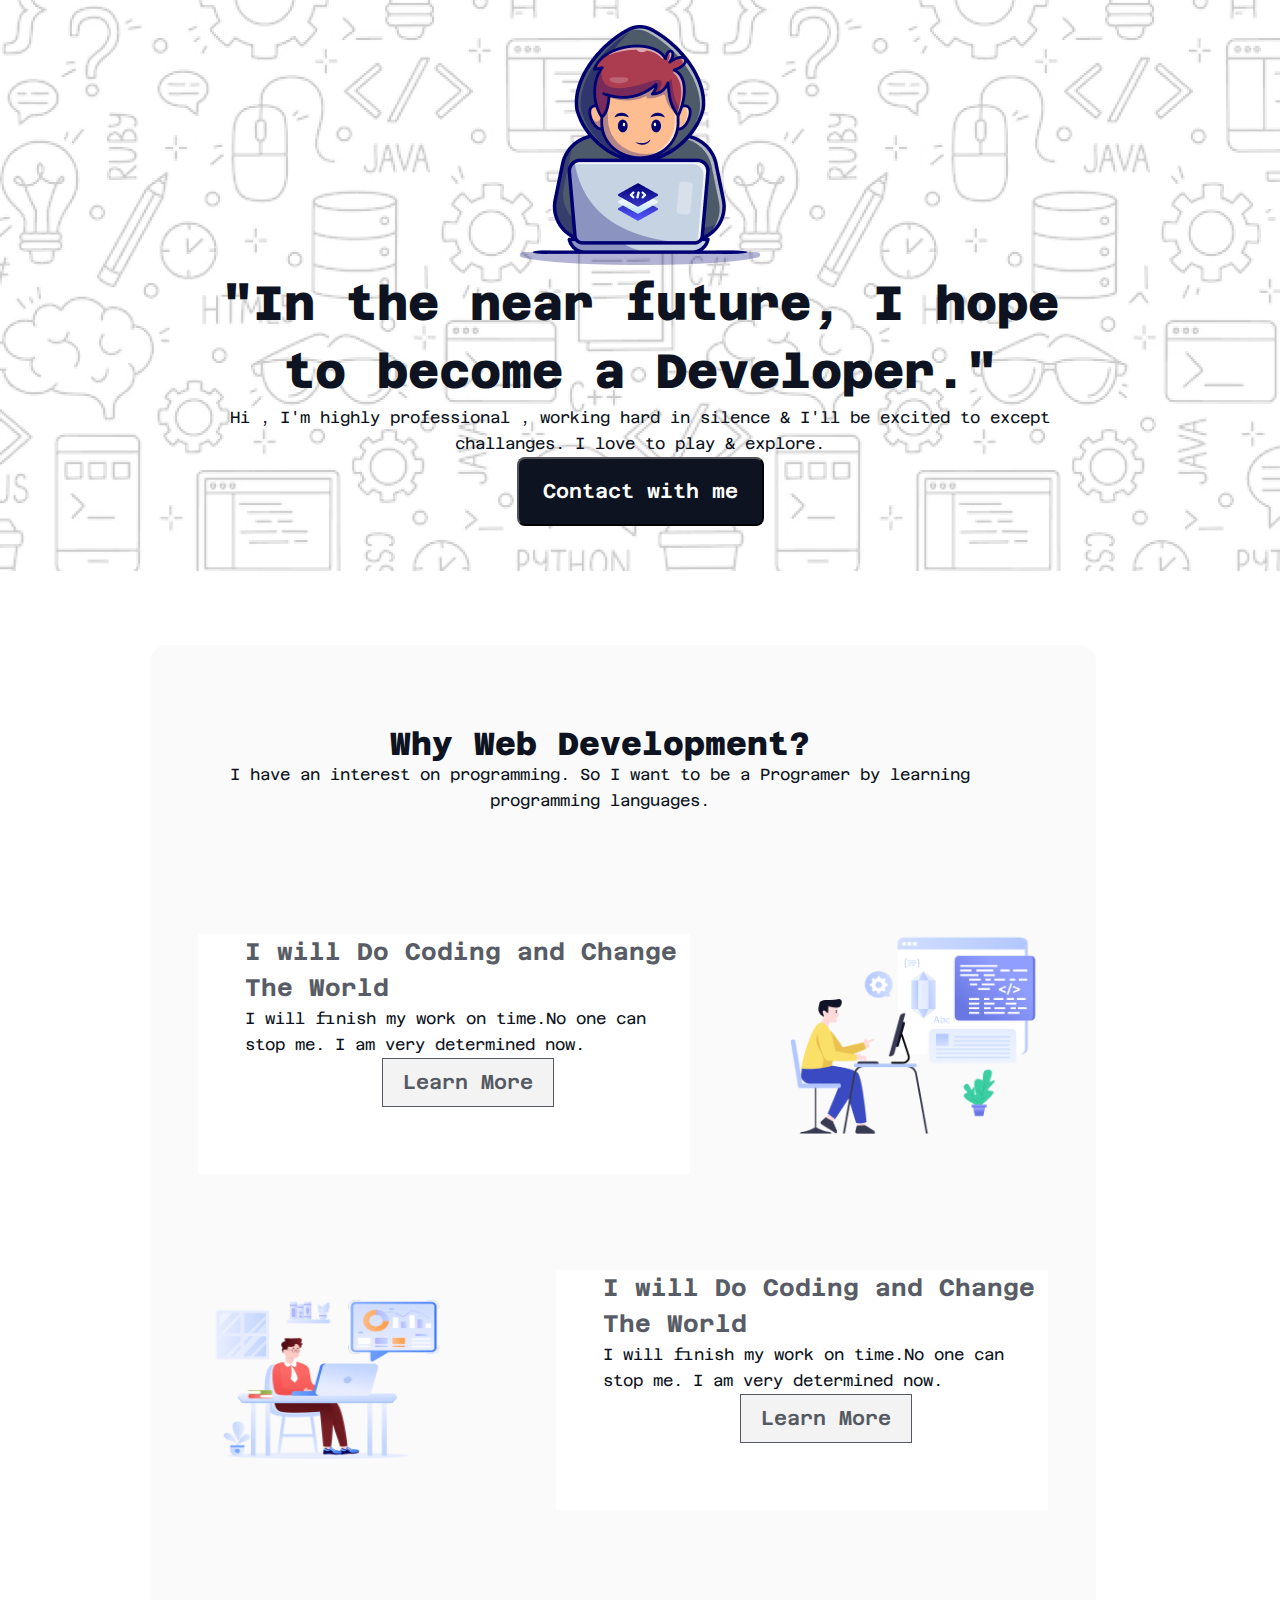
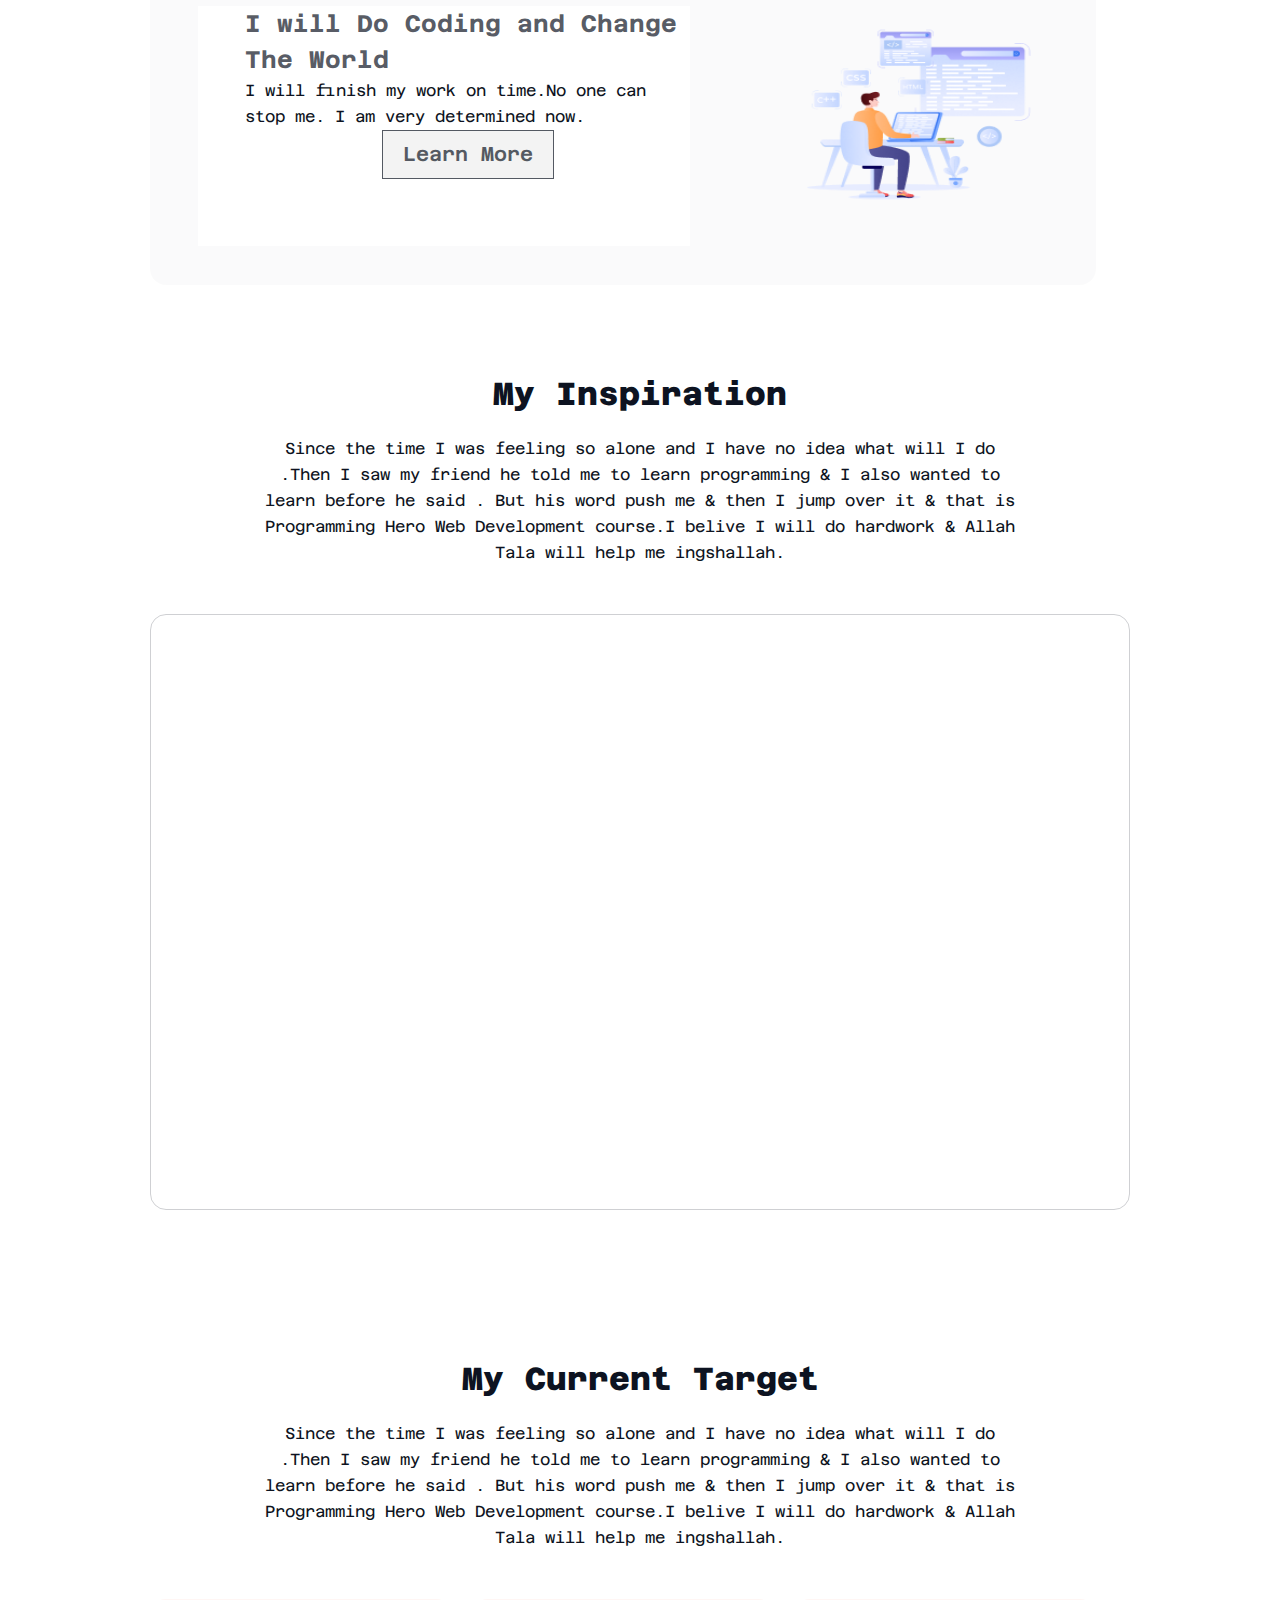
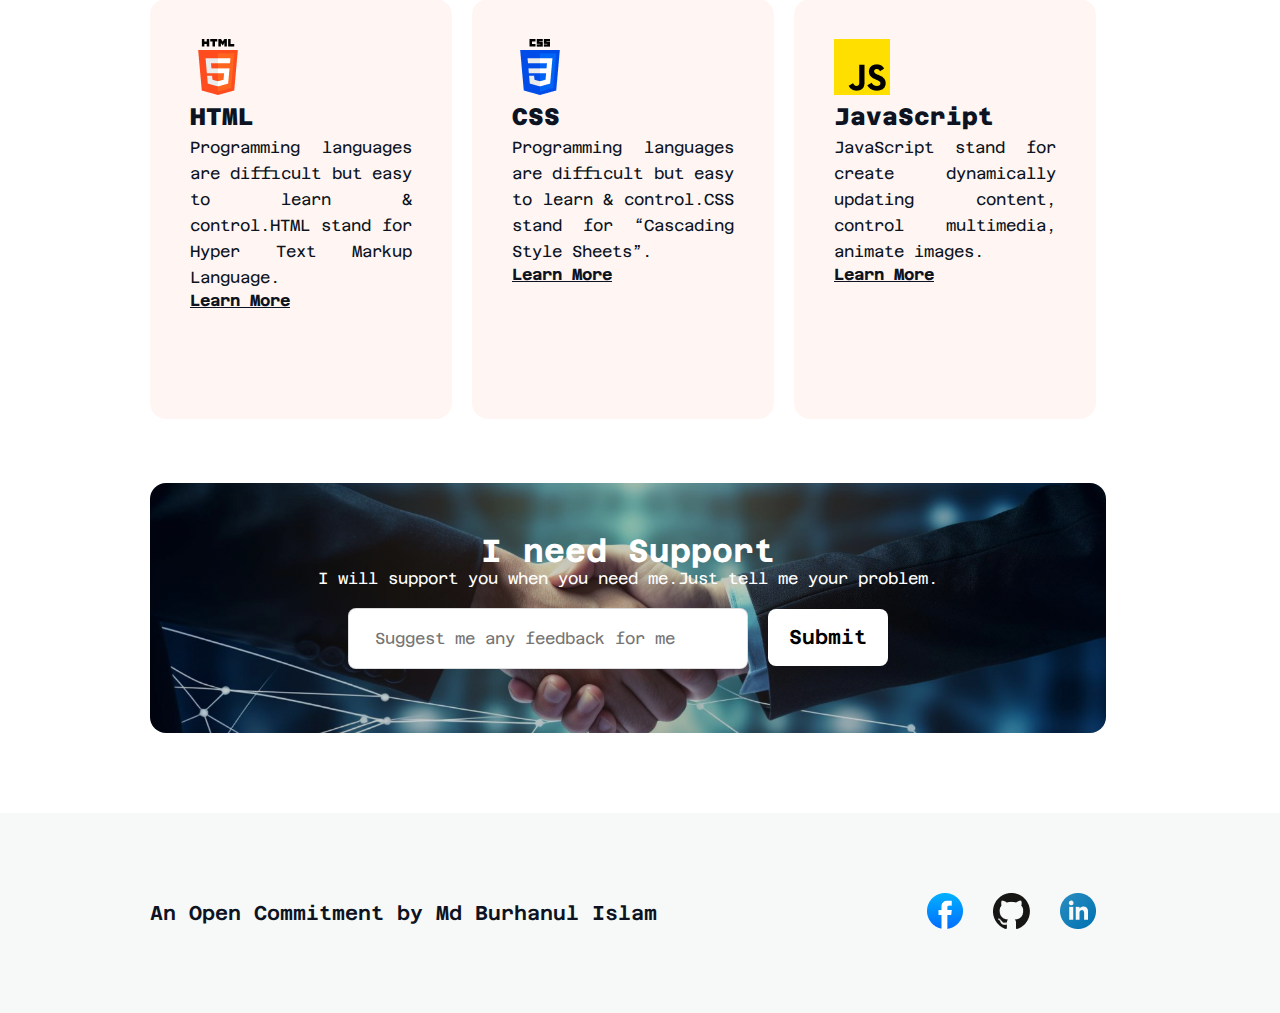
==== commit b0abddaa: "Added Footer" ====
--- a/index.html
+++ b/index.html
@@ -113,8 +113,15 @@
          </section>
          <!-- Hand-shake section end here -->
     </main>
-    <footer>
-
+    <footer class="footer">
+        <div class="footer-section">
+            <h4 class="commitment">An Open Commitment by Md Burhanul Islam</h4>
+            <div class="icon">
+                <div><img src="assets/facebook.png" alt="coming-soon"></div>
+                <div><img src="assets/github.png" alt="coming-soon"></div>
+                <div><img src="assets/linkedin-icon 1.png" alt="coming-soon"></div>
+            </div>
+        </div>
     </footer>
 </body>
 </html>--- a/styles/style.css
+++ b/styles/style.css
@@ -1,5 +1,7 @@
 @import url('https://fonts.googleapis.com/css2?family=Azeret+Mono:ital,wght@0,100..900;1,100..900&display=swap');
-
+*{
+    margin: 0;
+}
 /* common style for main-section */
 .create-margin{
     margin-left: 150px;
@@ -177,6 +179,7 @@
     margin-top: 150px;
 }
 .card-container{
+    width: 946px;
     display: flex;
     gap: 20px;
     margin-top: 48px;
@@ -221,8 +224,8 @@
 .hand-shake{
     background-image: linear-gradient(rgba(0, 0, 0, 0.2),
     rgba(0, 0, 0, 0.2),rgba(0, 0, 0, 0.2)), url('../assets/handshake.jpg');
-    width: 946px;
-    height: 313px;
+    width: 956px;
+    height: 250px;
     background-repeat: no-repeat;
     background-size: cover;
     background-position: center;
@@ -285,4 +288,32 @@
     margin-bottom: 20px;
 }
 /* handshake section end here */
+
 /* Footer part starts here */
+.footer{
+    background-color:rgba(13, 19, 33, 0.03);
+    margin-top: 80px;
+    align-items: center;
+    padding: 80px 150px;
+}
+.commitment{
+    color: rgb(13, 19, 33);
+    font-family: Azeret Mono;
+    font-size: 20px;
+    font-weight: 600;
+    line-height: 23px;
+    letter-spacing: 0%;   
+}
+.footer-section{
+    width: 946px;
+    display: flex;
+    justify-content: center;
+    align-items: center;
+    justify-content: space-between;
+}
+.icon{
+    display: flex;
+    justify-content: center;
+    align-items: center;
+    gap: 30px;
+}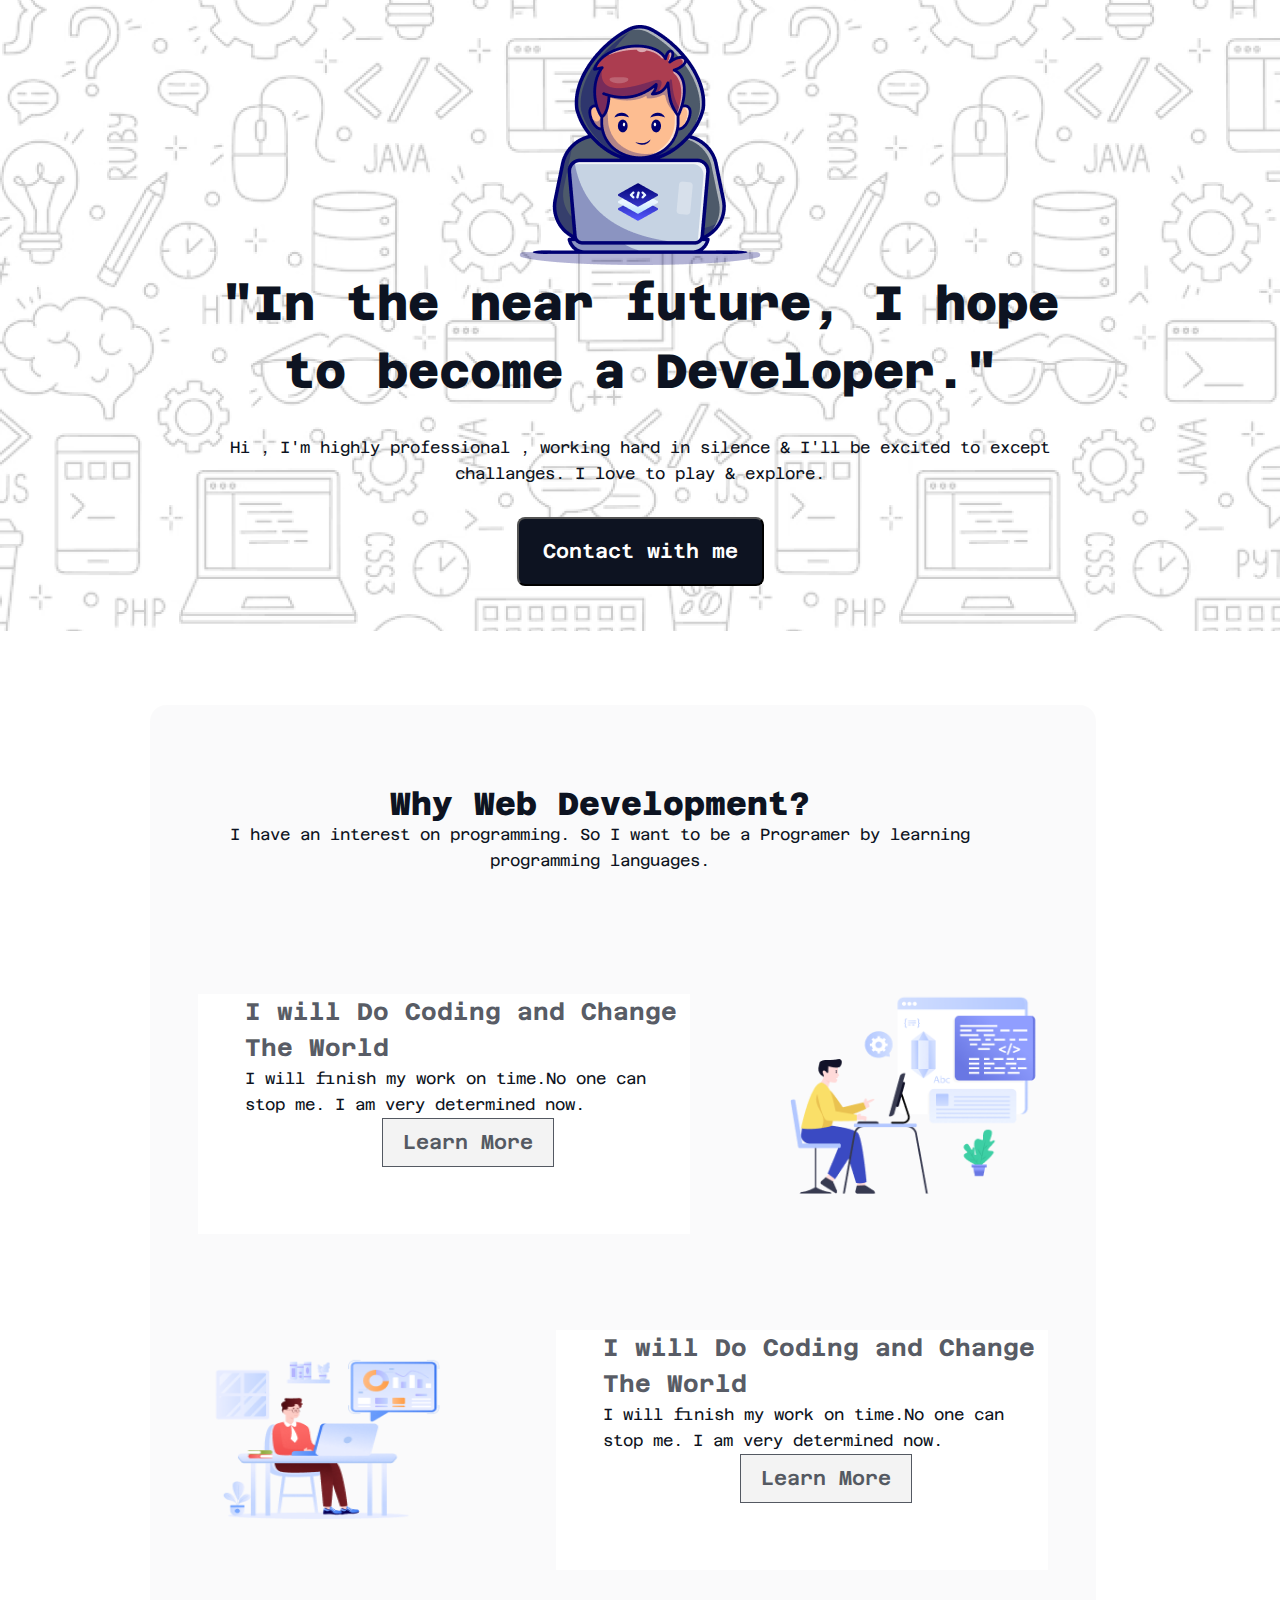
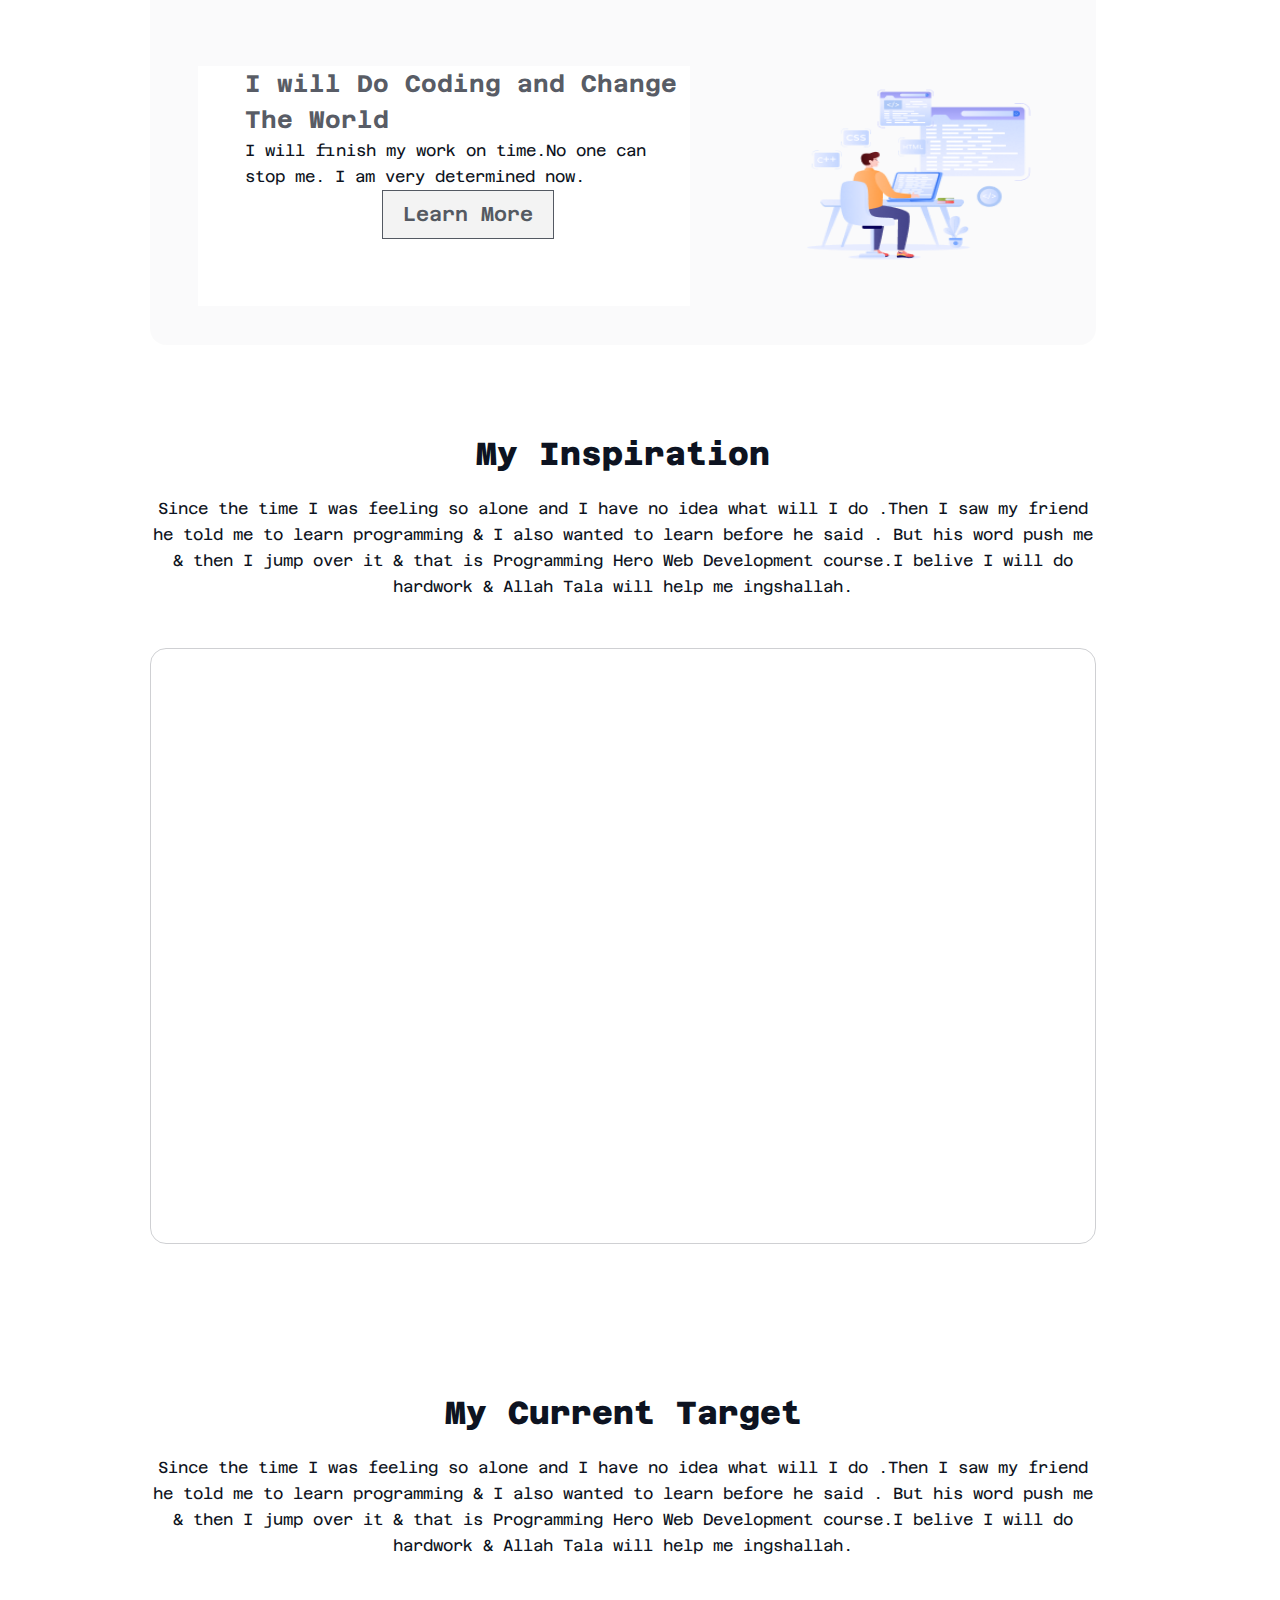
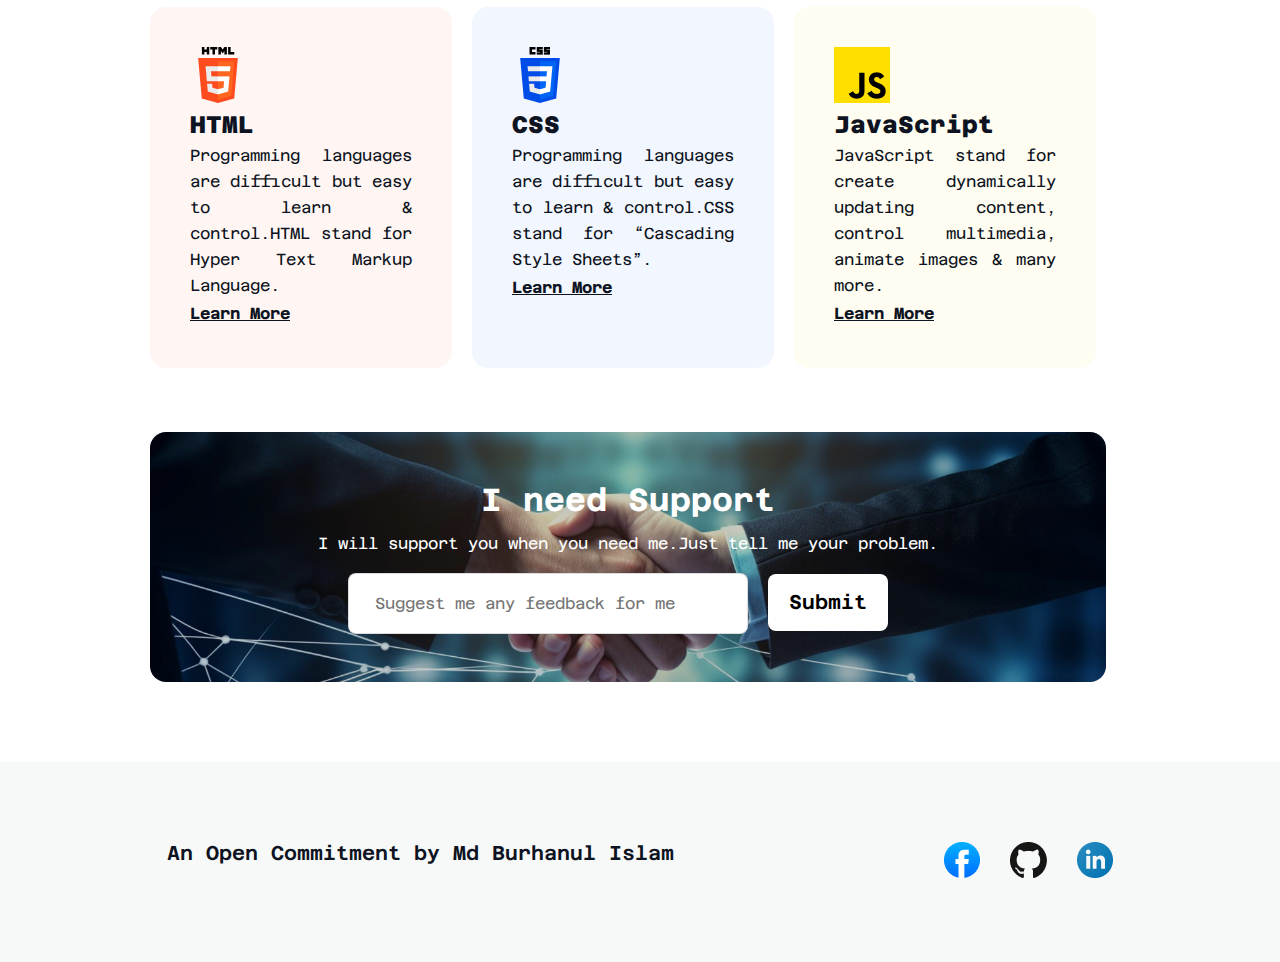
==== commit 430b5f55: "Added challenges part & some styles" ====
--- a/index.html
+++ b/index.html
@@ -13,7 +13,10 @@
                 <img src="assets/Group.png" alt="coming-soon">
                 <h1 class="banner-title">"In the near future, I hope to become a Developer."</h1>
                 <p class="banner-description">Hi , I'm highly professional , working hard in silence & I'll be excited to except challanges. I love to play & explore. </p>
-                <button class="contact-btn">Contact with me</button>
+                
+                <a href="http://127.0.0.1:5500/handshake.html">
+                    <button class="contact-btn">Contact with me</button>
+                </a>
             </div>
         </section>
     </header>
@@ -78,22 +81,22 @@
                 <p class="inspiration-subtitle">Since the time I was feeling so alone and I have no idea what will I do .Then I saw my friend he told  me to learn programming & I also wanted to learn before he said . But his word  push me & then I jump over it & that is Programming Hero Web Development course.I belive I will do hardwork & Allah Tala will help me ingshallah.</p>
             </div>
             <div class="card-container">
-                <div class="card-box">
+                <div class="card-box1">
                     <img src="assets/html.png" alt="coming-soon">
                     <h3 class="languages">HTML</h3>
                     <p class="card-description">Programming languages are difficult but easy to learn & control.HTML stand for Hyper Text Markup Language.</p>
                     <h5 class="learn-more">Learn More</h5>
                 </div>
-                <div class="card-box">
+                <div class="card-box2">
                     <img src="assets/css.png" alt="coming-soon">
                     <h3 class="languages">CSS</h3>
                     <p class="card-description">Programming languages are difficult but easy to learn & control.CSS stand for “Cascading Style Sheets”.</p>
                     <h5 class="learn-more">Learn More</h5>
                 </div>
-                <div class="card-box">
+                <div class="card-box3">
                     <img src="assets/js.png" alt="coming-soon">
                     <h3 class="languages">JavaScript</h3>
-                    <p class="card-description">JavaScript stand for create dynamically updating content, control multimedia, animate images.</p>
+                    <p class="card-description">JavaScript stand for create dynamically updating content, control multimedia, animate images & many more.</p>
                     <h5 class="learn-more">Learn More</h5>
                 </div>
             </div>
@@ -113,15 +116,29 @@
          </section>
          <!-- Hand-shake section end here -->
     </main>
-    <footer class="footer">
-        <div class="footer-section">
-            <h4 class="commitment">An Open Commitment by Md Burhanul Islam</h4>
-            <div class="icon">
-                <div><img src="assets/facebook.png" alt="coming-soon"></div>
-                <div><img src="assets/github.png" alt="coming-soon"></div>
-                <div><img src="assets/linkedin-icon 1.png" alt="coming-soon"></div>
+    <footer >
+        <section class="footer">
+            <div class="footer-section">
+                <h4 class="commitment">An Open Commitment by Md Burhanul Islam</h4>
+                <div class="icon">
+                    <div>
+                        <a href="https://www.facebook.com/groups/webdevelopmentbatch9">
+                            <img src="assets/facebook.png" alt="coming-soon">
+                        </a>
+                    </div>
+                    <div>
+                        <a href="https://github.com/">
+                            <img src="assets/github.png" alt="coming-soon">
+                        </a>
+                    </div>
+                    <div>
+                        <a href="https://bd.linkedin.com/">
+                            <img src="assets/linkedin-icon 1.png" alt="coming-soon">
+                        </a>
+                    </div>
+                </div>
             </div>
-        </div>
+        </section>
     </footer>
 </body>
 </html>--- a/styles/style.css
+++ b/styles/style.css
@@ -27,6 +27,7 @@
     font-weight: 800;
     line-height: 68px;
     text-align: center;
+    margin-bottom: 30px;
 }
 .banner-description{
     color: rgb(13, 19, 33);
@@ -35,6 +36,7 @@
     font-weight: 400;
     line-height: 26px;
     text-align: center;
+    margin-bottom: 30px;
 }
 .contact-btn{
     border-radius: 8px;
@@ -48,12 +50,12 @@
     line-height: 23px;
     text-align: center;
 }
+.contact-btn:hover{
+    background-color: green;
+    cursor: pointer;
+}
+
 /* header part end here */
-
-/* main part starts here */
-.main-section{
-    
-}
 
 /* Why web development section start here */
 .development{
@@ -140,12 +142,14 @@
 /* Inspiration section starts here */
 .Inspiration{
     margin-top: 90px;
-}
-.Inspiration-heading{
-    padding: 0 114px;
-    justify-content: center;
-    text-align: center;
+    width: 946px;
+    text-align: center;
+    justify-content: center;
+    align-items: center;
+}
+.Inspiration-heading{   
     margin-bottom: 48px;
+    text-align: center;
 }
 .inspiration-title{
     color: rgb(13, 19, 33);
@@ -153,8 +157,6 @@
     font-size: 32px;
     font-weight: 800;
     line-height: 37px;
-    letter-spacing: 0%;
-    text-align: center;
     margin-bottom: 24px;
 }
 .inspiration-subtitle{
@@ -163,8 +165,6 @@
     font-size: 16px;
     font-weight: 400;
     line-height: 26px;
-    letter-spacing: 0%;
-    text-align: center;
 }
 .inspiration-img{
     padding: 20px;
@@ -177,6 +177,7 @@
 /* Target section starts here */
 .target{
     margin-top: 150px;
+    width: 946px;
 }
 .card-container{
     width: 946px;
@@ -184,12 +185,23 @@
     gap: 20px;
     margin-top: 48px;
 }
-.card-box{
+.card-box1{
     width: 284px;
-    height: 340px;
     padding: 40px;
     border-radius: 16px;
     background: rgba(255, 76, 30, 0.05);
+}
+.card-box2{
+    width: 284px;
+    padding: 40px;
+    border-radius: 16px;
+    background: rgba(0, 76, 232, 0.05);
+}
+.card-box3{
+    width: 284px;
+    padding: 40px;
+    border-radius: 16px;
+    background: rgba(255, 223, 0, 0.05);
 }
 .languages{
     color: rgb(13, 19, 33);
@@ -206,7 +218,6 @@
     font-size: 16px;
     font-weight: 400;
     line-height: 26px;
-    letter-spacing: 0%;
     text-align: justify;
 }
 .learn-more{
@@ -214,7 +225,7 @@
     font-family: Azeret Mono;
     font-size: 16px;
     font-weight: 700;
-    line-height: 19px;
+    line-height: 29px;
     letter-spacing: 0%;
     text-align: left;
     text-decoration-line: underline;
@@ -243,6 +254,7 @@
     line-height: 36px;
     letter-spacing: 0%;
     text-align: center;
+    margin-bottom: 16px;
 }
 .support-subtitle{
     color: rgb(255, 255, 255);
@@ -295,6 +307,9 @@
     margin-top: 80px;
     align-items: center;
     padding: 80px 150px;
+    display: flex;
+    justify-content: center;
+    align-items: center;
 }
 .commitment{
     color: rgb(13, 19, 33);
@@ -307,8 +322,7 @@
 .footer-section{
     width: 946px;
     display: flex;
-    justify-content: center;
-    align-items: center;
+    
     justify-content: space-between;
 }
 .icon{
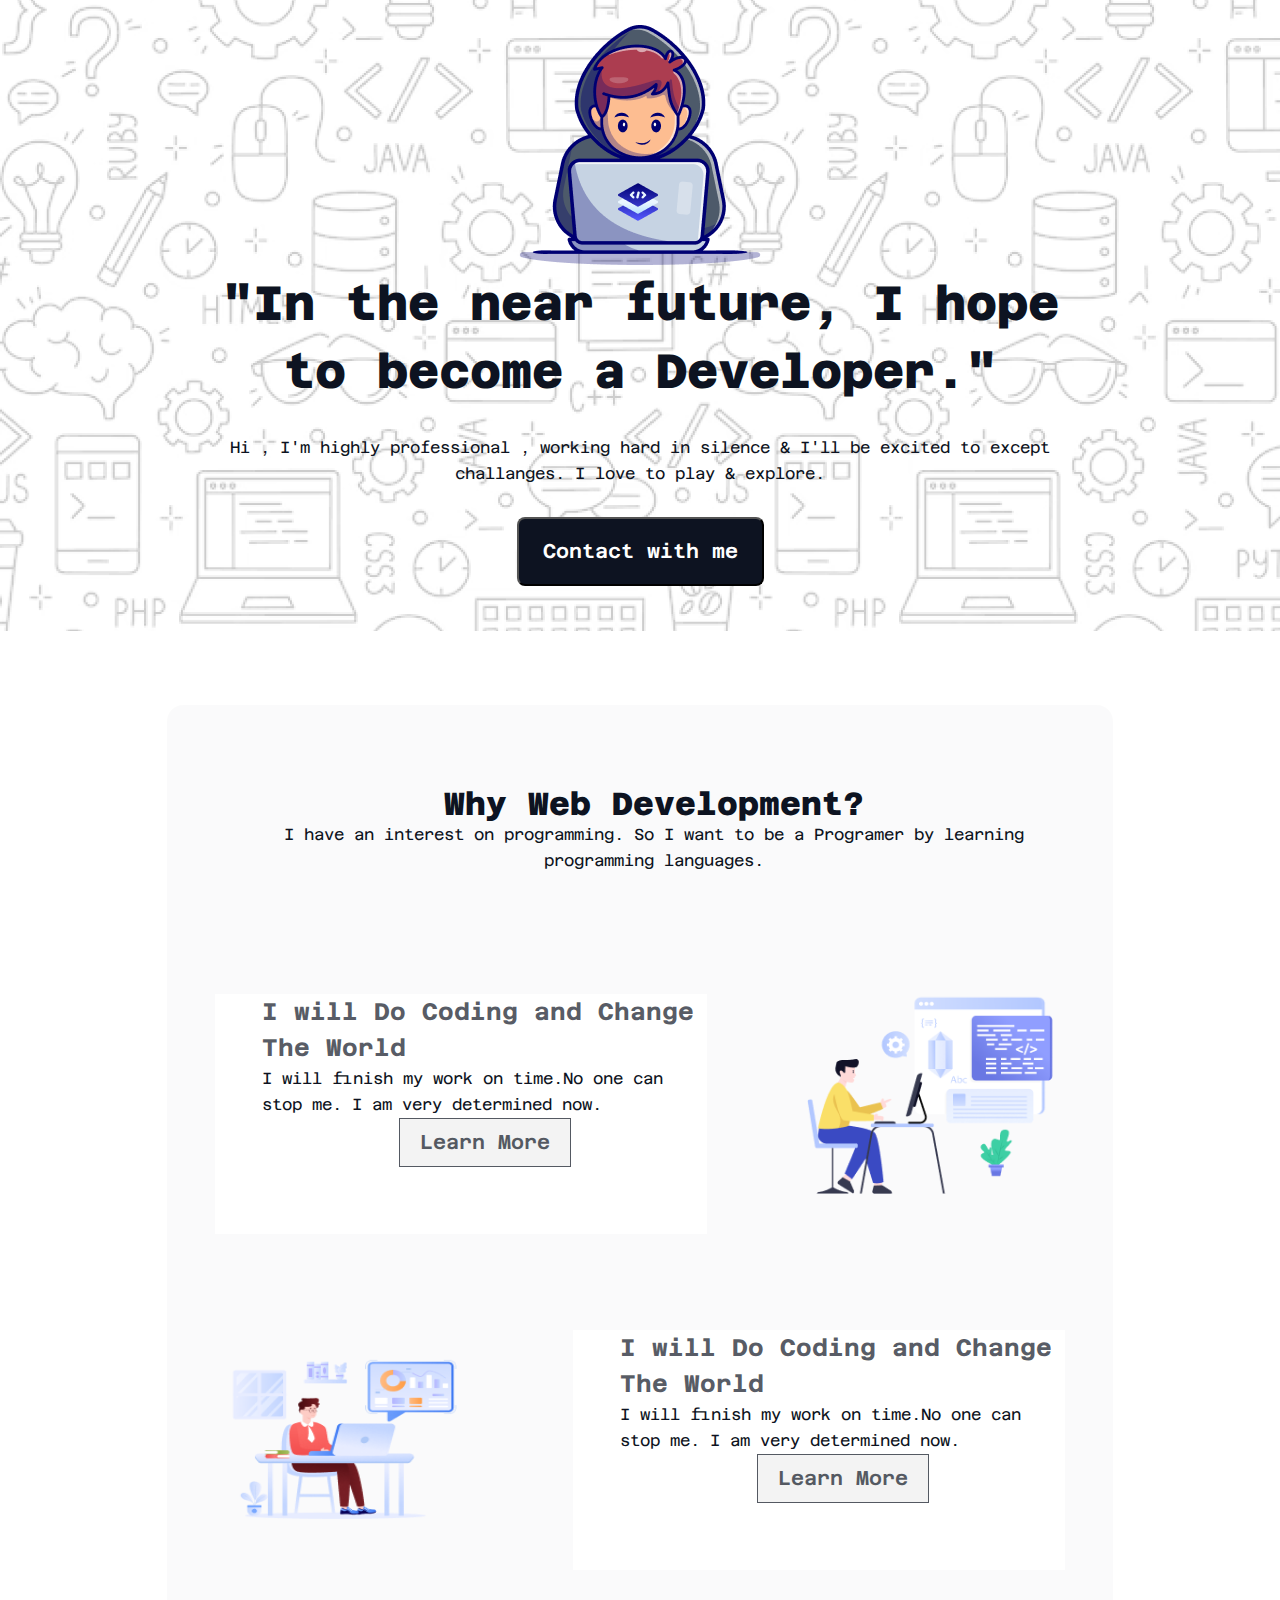
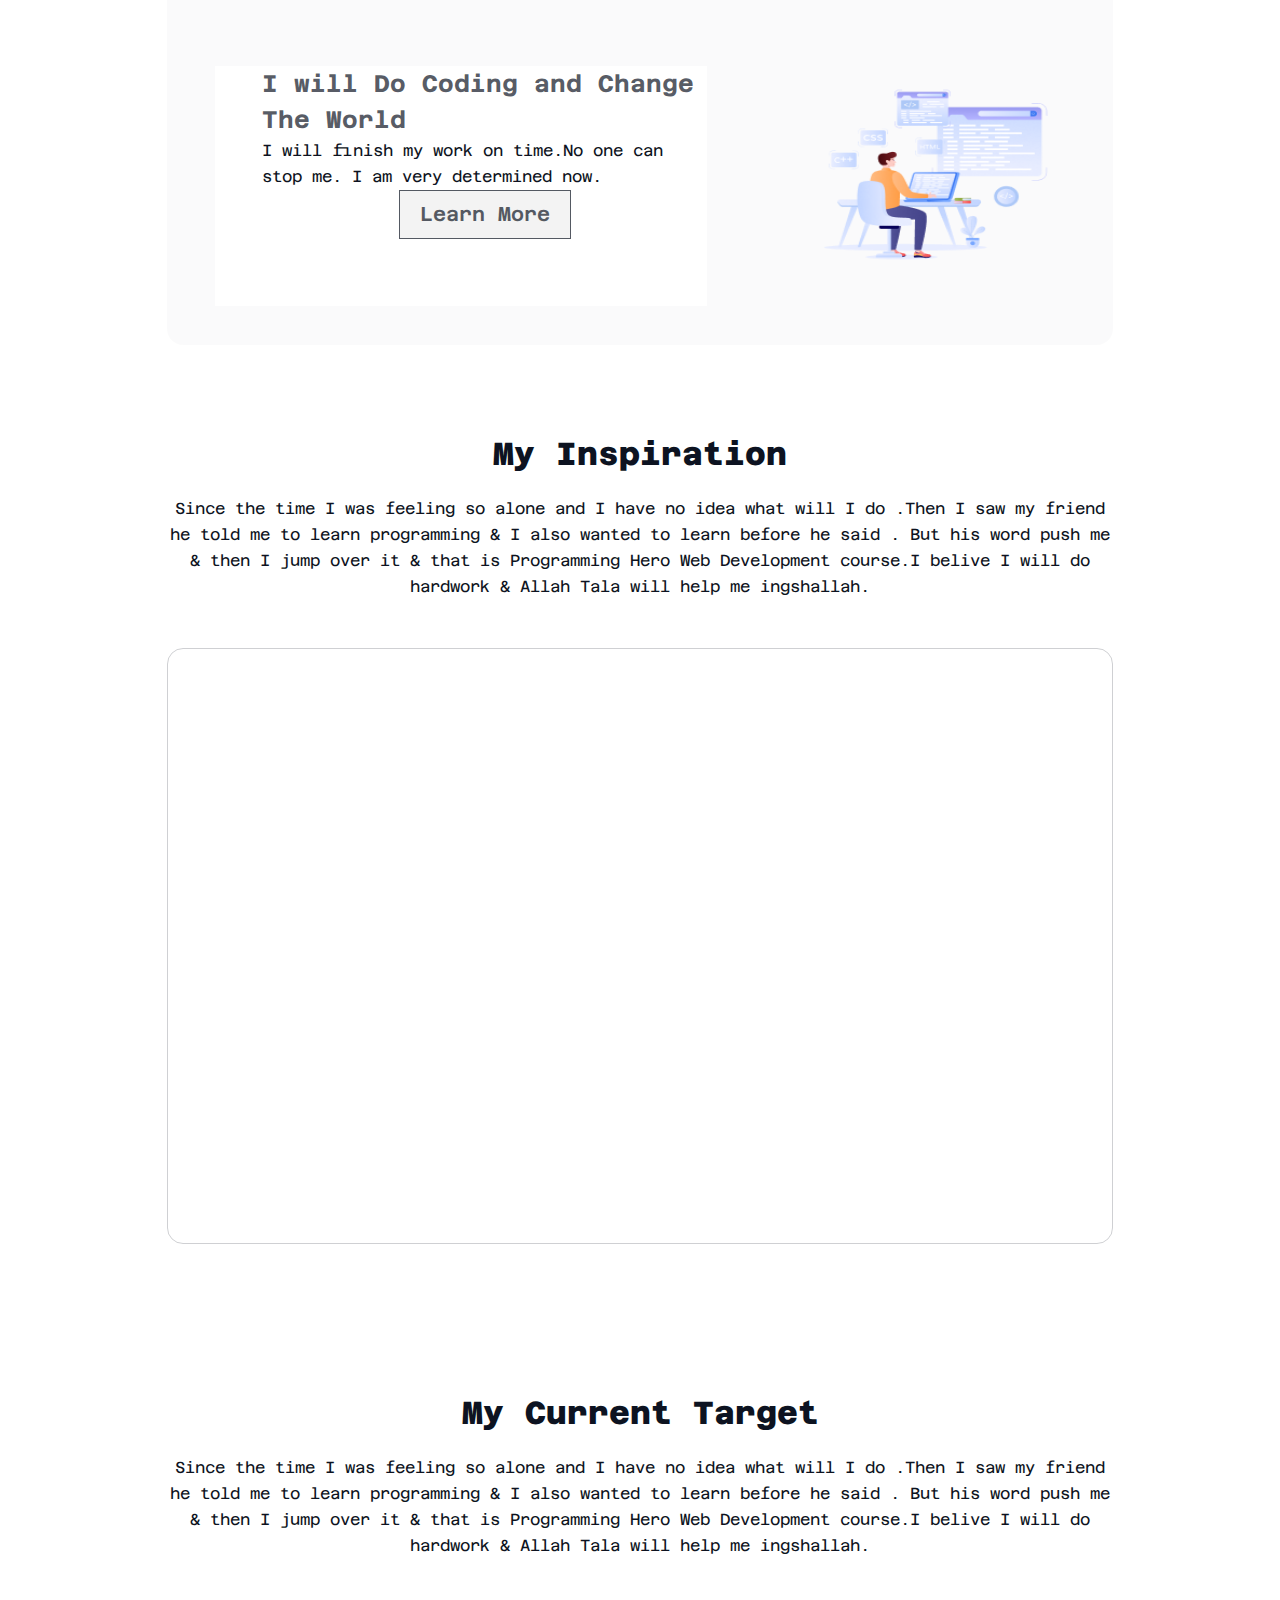
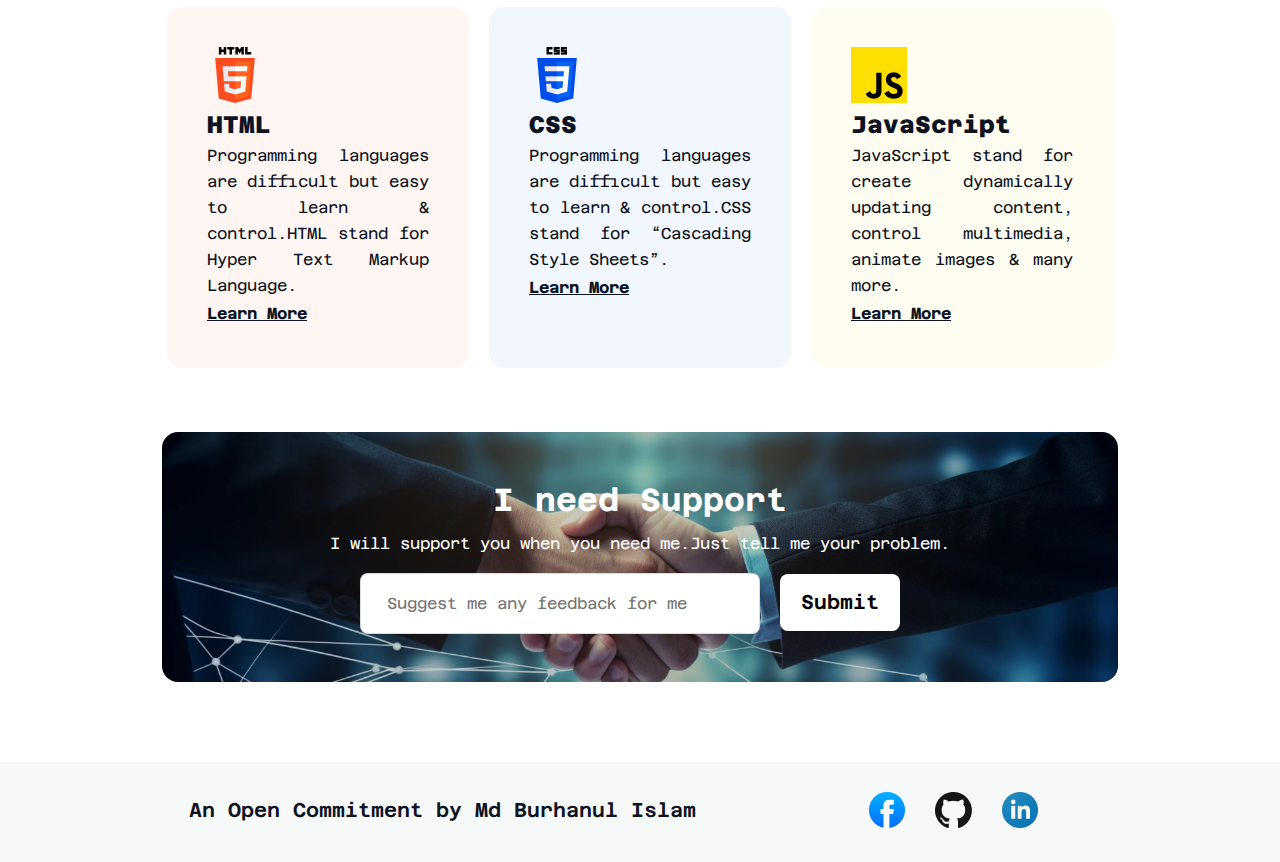
==== commit 1d234de5: "Final commit" ====
--- a/index.html
+++ b/index.html
@@ -14,13 +14,13 @@
                 <h1 class="banner-title">"In the near future, I hope to become a Developer."</h1>
                 <p class="banner-description">Hi , I'm highly professional , working hard in silence & I'll be excited to except challanges. I love to play & explore. </p>
                 
-                <a href="http://127.0.0.1:5500/handshake.html">
+                <a href="#footer">
                     <button class="contact-btn">Contact with me</button>
                 </a>
             </div>
         </section>
     </header>
-    <main class="main-section create-margin">
+    <main id="main-section">
         <!-- Why web development section start here -->
         <section class="development">
             <section class="development-container">
@@ -117,9 +117,11 @@
          <!-- Hand-shake section end here -->
     </main>
     <footer >
-        <section class="footer">
+        <section id="footer">
             <div class="footer-section">
-                <h4 class="commitment">An Open Commitment by Md Burhanul Islam</h4>
+                <div class="footer-title">
+                    <h4 class="commitment">An Open Commitment by Md Burhanul Islam</h4>
+                </div>
                 <div class="icon">
                     <div>
                         <a href="https://www.facebook.com/groups/webdevelopmentbatch9">
--- a/styles/style.css
+++ b/styles/style.css
@@ -1,12 +1,12 @@
 @import url('https://fonts.googleapis.com/css2?family=Azeret+Mono:ital,wght@0,100..900;1,100..900&display=swap');
 *{
-    margin: 0;
+    margin: 0 auto;
 }
 /* common style for main-section */
-.create-margin{
+/* .create-margin{
     margin-left: 150px;
     margin-right: 150px;
-}
+} */
 /* header-part starts here */
 .banner{
     background-image: url('../assets/Hero-bg.png');
@@ -56,6 +56,7 @@
 }
 
 /* header part end here */
+
 
 /* Why web development section start here */
 .development{
@@ -302,14 +303,13 @@
 /* handshake section end here */
 
 /* Footer part starts here */
-.footer{
+#footer{
     background-color:rgba(13, 19, 33, 0.03);
     margin-top: 80px;
-    align-items: center;
-    padding: 80px 150px;
-    display: flex;
-    justify-content: center;
-    align-items: center;
+    display: flex;
+    justify-content: center;
+    align-items: center;
+    text-align: center;
 }
 .commitment{
     color: rgb(13, 19, 33);
@@ -317,15 +317,26 @@
     font-size: 20px;
     font-weight: 600;
     line-height: 23px;
-    letter-spacing: 0%;   
+    letter-spacing: 0%;
+    text-align: center;  
 }
 .footer-section{
     width: 946px;
-    display: flex;
-    
-    justify-content: space-between;
+    height: 36px;
+    display: flex;
+    justify-content: center;
+    align-items: center;
+    text-align: center;    
+    margin: 32px 0;
+}
+.footer-title{
+    width: 550px;
+    height: 26px;
+    margin-left: 0;
+    margin-right: 77px;
 }
 .icon{
+    width: 36px;
     display: flex;
     justify-content: center;
     align-items: center;
